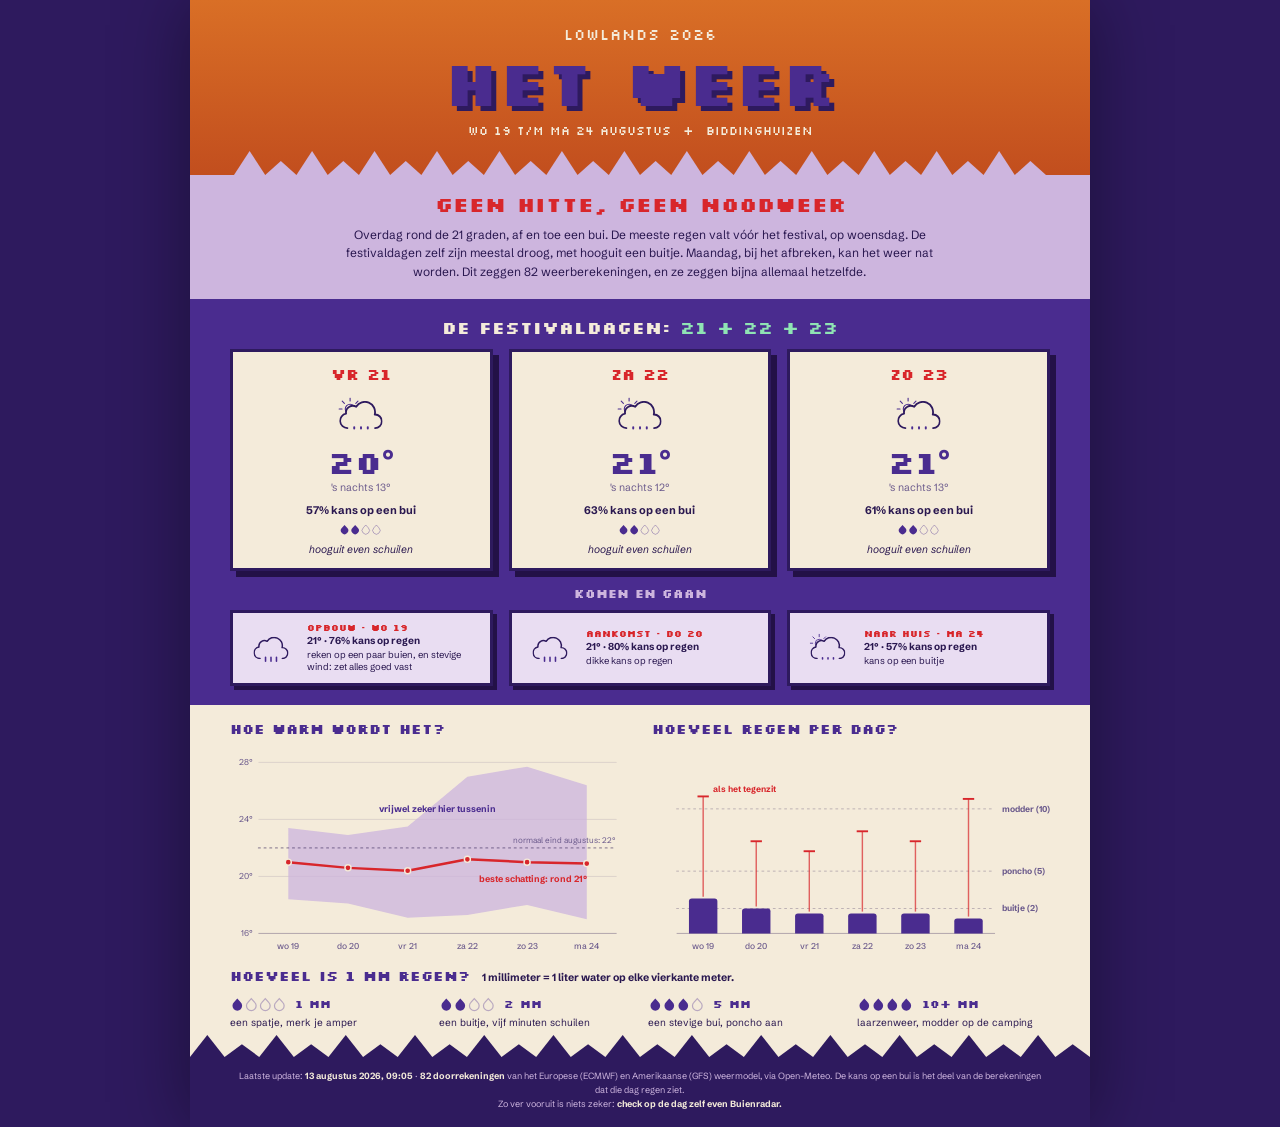
==== index.html @ 85b8d2c1 "Data-pipeline + website: fetch-data genereert data.js, poster leest daaruit, build-site maakt respon" ====
<!doctype html>
<html lang="nl">
<head>
<meta charset="utf-8">
<meta name="viewport" content="width=device-width, initial-scale=1">
<link rel="icon" href="data:image/svg+xml,<svg xmlns=%22http://www.w3.org/2000/svg%22 viewBox=%220 0 100 100%22><text y=%22.9em%22 font-size=%2290%22>🌦</text></svg>">
<title>Lowlands 2026 · het weer</title>
<link rel="preconnect" href="https://fonts.googleapis.com">
<link rel="preconnect" href="https://fonts.gstatic.com" crossorigin>
<link href="https://fonts.googleapis.com/css2?family=Silkscreen:wght@400;700&family=Schibsted+Grotesk:ital,wght@0,400;0,500;0,700;1,400;1,500&display=swap" rel="stylesheet">
<style>
  :root {
    --oranje: #D96F26;
    --oranje-diep: #C24E1E;
    --rood: #D8262B;
    --paars: #4A2C8F;
    --donkerpaars: #2E1A5E;
    --schaduw: #231147;
    --lila: #CDB5DE;
    --lila-licht: #E9DDF2;
    --mint: #8FE4B4;
    --cream: #F4EBDA;
    --ink: #2A1850;
    --muted: #6B5A8C;
  }
  @page { size: A4; margin: 0; }
  * { box-sizing: border-box; }
  html, body { margin: 0; padding: 0; }
  body { background: var(--cream); color: var(--ink); font-family: 'Schibsted Grotesk', sans-serif; }
  .pix { font-family: 'Silkscreen', monospace; font-weight: 700; }
  .page { width: 210mm; height: 297mm; overflow: hidden; display: flex; flex-direction: column; }
  svg { display: block; }

  /* ---------- hero ---------- */
  .hero { background: linear-gradient(180deg, var(--oranje) 0%, var(--oranje-diep) 100%); padding: 25px 44px 0; text-align: center; }
  .hero .boven { font-family: 'Silkscreen', monospace; font-weight: 400; font-size: 15px; color: var(--cream); letter-spacing: 1px; }
  .hero h1 {
    font-family: 'Silkscreen', monospace; font-weight: 700; font-size: 63px; line-height: 0.95;
    color: var(--paars); text-shadow: 5px 5px 0 var(--donkerpaars);
    margin: 8px 0 11px;
  }
  .hero .onder { font-family: 'Silkscreen', monospace; font-weight: 400; font-size: 12px; color: var(--cream); }
  .spikes { width: 100%; height: 24px; margin-top: 13px; }

  /* ---------- verdict ---------- */
  .verdict { background: var(--lila); padding: 15px 44px 17px; text-align: center; }
  .verdict .kop { font-family: 'Silkscreen', monospace; font-weight: 700; font-size: 21px; color: var(--rood); }
  .verdict p { margin: 9px auto 0; max-width: 168mm; font-size: 12px; line-height: 1.55; color: var(--ink); }

  /* ---------- paars blok met dagen ---------- */
  .dagen { background: var(--paars); padding: 17px 40px 19px; }
  .dagen h2 { font-family: 'Silkscreen', monospace; font-weight: 700; font-size: 17px; color: var(--cream); margin: 0 0 11px; text-align: center; }
  .dagen h2 em { font-style: normal; color: var(--mint); }
  .groot { display: grid; grid-template-columns: repeat(3, 1fr); gap: 16px; }
  .kaart {
    background: var(--cream); border: 3px solid var(--donkerpaars); box-shadow: 6px 6px 0 var(--schaduw);
    padding: 13px 12px 12px; text-align: center;
  }
  .kaart .dag { font-family: 'Silkscreen', monospace; font-weight: 700; font-size: 15px; color: var(--rood); }
  .kaart .icon { display: block; width: 76px; height: 62px; margin: 0 auto; }
  .kaart .temp { font-family: 'Silkscreen', monospace; font-weight: 700; font-size: 31px; color: var(--paars); line-height: 1; }
  .kaart .temp .gr { font-family: 'Schibsted Grotesk', sans-serif; font-weight: 700; font-size: 26px; vertical-align: 6px; }
  .kaart .nacht { font-size: 10.5px; color: var(--muted); margin-top: 3px; }
  .kaart .kans { font-size: 11px; font-weight: 700; margin-top: 9px; }
  .kaart .drops { margin-top: 6px; height: 14px; display: flex; justify-content: center; gap: 3px; }
  .kaart .zin { font-size: 10.5px; font-style: italic; margin-top: 6px; color: var(--ink); }

  .dagen h3 { font-family: 'Silkscreen', monospace; font-weight: 700; font-size: 12px; color: var(--lila); margin: 15px 0 9px; text-align: center; }
  .klein { display: grid; grid-template-columns: repeat(3, 1fr); gap: 16px; }
  .strook {
    background: var(--lila-licht); border: 3px solid var(--donkerpaars); box-shadow: 4px 4px 0 var(--schaduw);
    padding: 9px 11px; display: flex; align-items: center; gap: 9px; text-align: left;
  }
  .strook .icon { width: 54px; height: 50px; flex: none; margin: -4px 0; }
  .strook .rol { font-family: 'Silkscreen', monospace; font-weight: 700; font-size: 9px; color: var(--rood); }
  .strook .feiten { font-size: 10px; font-weight: 700; margin-top: 1px; }
  .strook .zin { font-size: 9.5px; line-height: 1.35; margin-top: 2px; color: var(--ink); }

  /* ---------- uitleg: twee grafieken + mm-strip ---------- */
  .uitleg { padding: 15px 40px 0; display: grid; grid-template-columns: 1fr 1fr; gap: 24px; }
  .uitleg h2, .mmblok h2 { font-family: 'Silkscreen', monospace; font-weight: 700; font-size: 14px; color: var(--paars); margin: 0 0 4px; }
  .uitleg .sub { font-size: 10.5px; line-height: 1.4; color: var(--muted); margin: 0 0 6px; }
  .mmblok { padding: 12px 40px 6px; flex: 1; }
  .mmblok .kopregel { display: flex; align-items: baseline; gap: 12px; }
  .mm-intro { font-size: 10.5px; font-weight: 700; margin: 0; }
  .mm-grid { display: grid; grid-template-columns: repeat(4, 1fr); gap: 16px; margin-top: 8px; }
  .mm-item .kop { display: flex; align-items: center; gap: 7px; }
  .mm-item .dr { width: 58px; height: 15px; flex: none; }
  .mm-item .mm { font-family: 'Silkscreen', monospace; font-weight: 700; font-size: 11px; color: var(--paars); white-space: nowrap; }
  .mm-item .txt { font-size: 10px; line-height: 1.35; margin-top: 4px; color: var(--ink); }

  /* ---------- footer ---------- */
  .voet-spikes { width: 100%; height: 22px; display: block; }
  footer { background: var(--donkerpaars); color: var(--lila); padding: 12px 44px 16px; font-size: 9px; line-height: 1.55; text-align: center; }
  footer b { color: var(--cream); }
</style>
<link rel="stylesheet" href="web.css">
</head>
<body>
<div class="page">

  <div class="hero">
    <div class="boven">LOWLANDS 2026</div>
    <h1>HET WEER</h1>
    <div class="onder">WO 19 T/M MA 24 AUGUSTUS &nbsp;+&nbsp; BIDDINGHUIZEN</div>
    <svg class="spikes" id="spikesTop" viewBox="0 0 744 26" preserveAspectRatio="none"></svg>
  </div>

  <div class="verdict">
    <div class="kop" id="verdictKop"></div>
    <p id="verdictTekst"></p>
  </div>

  <div class="dagen">
    <h2>DE FESTIVALDAGEN: <em>21 + 22 + 23</em></h2>
    <div class="groot" id="groot"></div>
    <h3>KOMEN EN GAAN</h3>
    <div class="klein" id="klein"></div>
  </div>

  <div class="uitleg">
    <div>
      <h2>HOE WARM WORDT HET?</h2>
      <svg id="tempChart" viewBox="0 0 420 224"></svg>
    </div>
    <div>
      <h2>HOEVEEL REGEN PER DAG?</h2>
      <svg id="rainChart" viewBox="0 0 420 224"></svg>
    </div>
  </div>

  <div class="mmblok">
    <div class="kopregel">
      <h2>HOEVEEL IS 1 MM REGEN?</h2>
      <p class="mm-intro">1 millimeter = 1 liter water op elke vierkante meter.</p>
    </div>
    <div class="mm-grid">
      <div class="mm-item"><div class="kop"><svg class="dr" data-n="1" viewBox="0 0 58 15"></svg><span class="mm">1 MM</span></div><div class="txt">een spatje, merk je amper</div></div>
      <div class="mm-item"><div class="kop"><svg class="dr" data-n="2" viewBox="0 0 58 15"></svg><span class="mm">2 MM</span></div><div class="txt">een buitje, vijf minuten schuilen</div></div>
      <div class="mm-item"><div class="kop"><svg class="dr" data-n="3" viewBox="0 0 58 15"></svg><span class="mm">5 MM</span></div><div class="txt">een stevige bui, poncho aan</div></div>
      <div class="mm-item"><div class="kop"><svg class="dr" data-n="4" viewBox="0 0 58 15"></svg><span class="mm">10+ MM</span></div><div class="txt">laarzenweer, modder op de camping</div></div>
    </div>
  </div>

  <svg class="voet-spikes" id="spikesBottom" viewBox="0 0 744 22" preserveAspectRatio="none"></svg>
  <footer>
    Laatste update: <b><span id="ftRun"></span></b> · <b><span id="ftLeden"></span> doorrekeningen</b> van het Europese (ECMWF) en Amerikaanse (GFS) weermodel, via Open-Meteo.
    De kans op een bui is het deel van de berekeningen dat die dag regen ziet.<br>
    Zo ver vooruit is niets zeker: <b>check op de dag zelf even Buienradar.</b>
  </footer>

</div>

<script src="data.js"></script>
<script>
const D = window.WEERDATA;
document.getElementById('verdictKop').textContent = D.verdict.kop;
document.getElementById('verdictTekst').textContent = D.verdict.tekst;
document.getElementById('ftRun').textContent = D.runAtText;
document.getElementById('ftLeden').textContent = D.leden;

const NS = 'http://www.w3.org/2000/svg';
const CSS = getComputedStyle(document.documentElement);
const C = (n) => CSS.getPropertyValue(n).trim();
function el(parent, tag, attrs = {}, text) {
  const e = document.createElementNS(NS, tag);
  for (const [k, v] of Object.entries(attrs)) e.setAttribute(k, v);
  if (text !== undefined) e.textContent = text;
  parent.appendChild(e);
  return e;
}

/* ---------- spike-dividers (de Lowlands-kegels) ---------- */
function spikes(id, fill, h) {
  const svg = document.getElementById(id);
  const W = 744, n = 26, w = W / n;
  for (let i = 0; i < n; i++) {
    const x = i * w, top = (i % 2 === 0) ? 0 : h * 0.42;
    el(svg, 'polygon', { points: `${x},${h} ${x + w / 2},${top} ${x + w},${h}`, fill });
  }
}
spikes('spikesTop', C('--lila'), 26);
spikes('spikesBottom', C('--donkerpaars'), 22);

/* ---------- druppelmeters ---------- */
const DROP_PATH = (s, ox, oy) => `M${ox + 6 * s} ${oy + 1 * s}l${3.2 * s} ${3.6 * s}a${4.6 * s} ${4.6 * s} 0 1 1 -${6.4 * s} 0z`;
function dropRow(svg, n, max, color, faint) {
  for (let i = 0; i < max; i++)
    el(svg, 'path', { d: DROP_PATH(1.05, i * 14 + 1, 0.5), fill: i < n ? color : 'none', stroke: i < n ? 'none' : faint, 'stroke-width': 1.2 });
}

/* ---------- dagkaarten ---------- */
const GROOT = D.groot;
const KLEIN = D.klein;
const iconImg = (naam) => {
  const img = document.createElement('img');
  img.className = 'icon';
  img.src = 'assets/icons/line-' + naam + '.svg';
  return img;
};

const groot = document.getElementById('groot');
GROOT.forEach(d => {
  const k = document.createElement('div');
  k.className = 'kaart';
  k.innerHTML = `<div class="dag">${d.dag}</div>`;
  k.appendChild(iconImg(d.icon));
  k.insertAdjacentHTML('beforeend', `
    <div class="temp">${d.max}<span class="gr">°</span></div>
    <div class="nacht">'s nachts ${d.min}°</div>
    <div class="kans">${d.kans}% kans op een bui</div>`);
  const dsvg = document.createElementNS(NS, 'svg');
  dsvg.setAttribute('viewBox', '0 0 58 15'); dsvg.style.width = '44px'; dsvg.style.height = '13px';
  const wrap = document.createElement('div'); wrap.className = 'drops'; wrap.appendChild(dsvg);
  dropRow(dsvg, d.drops, 4, C('--paars'), 'rgba(74,44,143,0.4)');
  k.appendChild(wrap);
  k.insertAdjacentHTML('beforeend', `<div class="zin">${d.zin}</div>`);
  groot.appendChild(k);
});

const klein = document.getElementById('klein');
KLEIN.forEach(d => {
  const k = document.createElement('div');
  k.className = 'strook';
  k.appendChild(iconImg(d.icon));
  k.insertAdjacentHTML('beforeend', `<div>
    <div class="rol">${d.rol}</div>
    <div class="feiten">${d.max}° · ${d.kans}% kans op regen</div>
    <div class="zin">${d.zin}</div>
  </div>`);
  klein.appendChild(k);
});

/* ---------- mm-druppels ---------- */
document.querySelectorAll('svg.dr').forEach(svg => dropRow(svg, +svg.dataset.n, 4, C('--paars'), 'rgba(74,44,143,0.35)'));

/* ---------- temperatuurgrafiek ---------- */
(function () {
  const svg = document.getElementById('tempChart');
  const DAYS = D.days;
  const BEST = D.chartTemp.best, P10 = D.chartTemp.lo, P90 = D.chartTemp.hi;
  const W = 420, H = 224, m = { l: 30, r: 12, t: 14, b: 22 };
  const plotW = W - m.l - m.r, plotH = H - m.t - m.b;
  const yMin = Math.min(16, Math.floor(Math.min(...P10)) - 1);
  const yMax = Math.max(26.5, Math.ceil(Math.max(...P90)) + 0.5);
  const x = (i) => m.l + (i + 0.5) * plotW / 6;
  const y = (v) => m.t + (yMax - v) / (yMax - yMin) * plotH;

  const ticks = [];
  for (let t = Math.ceil(yMin / 4) * 4; t < yMax; t += 4) ticks.push(t);
  ticks.forEach((t, ti) => {
    el(svg, 'line', { x1: m.l, y1: y(t), x2: W - m.r, y2: y(t), stroke: ti === 0 ? 'rgba(42,24,80,0.35)' : 'rgba(42,24,80,0.12)', 'stroke-width': 1 });
    el(svg, 'text', { x: m.l - 6, y: y(t) + 3, 'text-anchor': 'end', 'font-size': 9, fill: C('--muted') }, t + '°');
  });

  // band waar vrijwel alle berekeningen tussen zitten
  let d = 'M' + P90.map((v, i) => `${x(i)},${y(v)}`).join(' L');
  d += ' L' + P10.slice().reverse().map((v, i) => `${x(5 - i)},${y(v)}`).join(' L') + ' Z';
  el(svg, 'path', { d, fill: C('--lila'), opacity: 0.75 });
  el(svg, 'text', { x: x(2.5), y: y((P90[2] + P90[3]) / 2 - 0.7), 'text-anchor': 'middle', 'font-size': 9.5, fill: C('--paars'), 'font-weight': 700 }, 'vrijwel zeker hier tussenin');

  // normaal eind augustus
  el(svg, 'line', { x1: m.l, y1: y(22), x2: W - m.r, y2: y(22), stroke: C('--ink'), opacity: 0.45, 'stroke-width': 1.2, 'stroke-dasharray': '2 4', 'stroke-linecap': 'round' });
  el(svg, 'text', { x: W - m.r - 2, y: y(22) - 5, 'text-anchor': 'end', 'font-size': 8.5, fill: C('--muted') }, 'normaal eind augustus: 22°');

  // beste schatting
  el(svg, 'path', { d: 'M' + BEST.map((v, i) => `${x(i)},${y(v)}`).join(' L'), fill: 'none', stroke: C('--rood'), 'stroke-width': 2.6, 'stroke-linecap': 'round', 'stroke-linejoin': 'round' });
  BEST.forEach((v, i) => el(svg, 'circle', { cx: x(i), cy: y(v), r: 3.2, fill: C('--rood'), stroke: C('--cream'), 'stroke-width': 1.5 }));
  const gemiddeld = Math.round(BEST.reduce((s, v) => s + v, 0) / BEST.length);
  el(svg, 'text', { x: x(5), y: y(BEST[5]) + 19, 'text-anchor': 'end', 'font-size': 9.5, 'font-weight': 700, fill: C('--rood') }, `beste schatting: rond ${gemiddeld}°`);

  DAYS.forEach((dg, i) => el(svg, 'text', { x: x(i), y: H - 6, 'text-anchor': 'middle', 'font-size': 9, 'font-weight': 500, fill: C('--muted') }, dg));
})();

/* ---------- regengrafiek ---------- */
(function () {
  const svg = document.getElementById('rainChart');
  const DAYS = D.days;
  const MED = D.chartRain.med, P90 = D.chartRain.p90;
  const W = 420, H = 224, m = { l: 26, r: 58, t: 18, b: 22 };
  const plotW = W - m.l - m.r, plotH = H - m.t - m.b;
  const yMax = Math.max(14, Math.ceil(Math.max(...P90)) + 1);
  const x = (i) => m.l + (i + 0.5) * plotW / 6;
  const y = (v) => m.t + (yMax - v) / yMax * plotH;
  const base = y(0);

  // referentielijnen gekoppeld aan de mm-uitleg
  for (const [v, naam] of [[2, 'buitje'], [5, 'poncho'], [10, 'modder']]) {
    el(svg, 'line', { x1: m.l, y1: y(v), x2: W - m.r, y2: y(v), stroke: C('--ink'), opacity: 0.28, 'stroke-width': 1, 'stroke-dasharray': '2 4', 'stroke-linecap': 'round' });
    el(svg, 'text', { x: W - m.r + 7, y: y(v) + 3, 'font-size': 9, 'font-weight': 700, fill: C('--muted') }, `${naam} (${v})`);
  }
  el(svg, 'line', { x1: m.l, y1: base, x2: W - m.r, y2: base, stroke: 'rgba(42,24,80,0.35)', 'stroke-width': 1 });

  const bw = 30, r = 3;
  MED.forEach((v, i) => {
    const cx = x(i), x0 = cx - bw / 2, x1 = cx + bw / 2, yt = y(v);
    el(svg, 'path', {
      d: `M${x0},${base} L${x0},${yt + r} Q${x0},${yt} ${x0 + r},${yt} L${x1 - r},${yt} Q${x1},${yt} ${x1},${yt + r} L${x1},${base} Z`,
      fill: C('--paars')
    });
    const yp = y(P90[i]);
    el(svg, 'line', { x1: cx, y1: yt - 2, x2: cx, y2: yp, stroke: C('--rood'), 'stroke-width': 1.5, opacity: 0.7 });
    el(svg, 'line', { x1: cx - 6, y1: yp, x2: cx + 6, y2: yp, stroke: C('--rood'), 'stroke-width': 2 });
  });
  el(svg, 'text', { x: x(0) + 10, y: y(P90[0]) - 5, 'font-size': 9, 'font-weight': 700, fill: C('--rood') }, 'als het tegenzit');

  DAYS.forEach((dg, i) => el(svg, 'text', { x: x(i), y: H - 6, 'text-anchor': 'middle', 'font-size': 9, 'font-weight': 500, fill: C('--muted') }, dg));
})();
</script>
</body>
</html>
---- web.css ----
/* Overrides voor de webversie (index.html); poster.html/PDF laadt dit niet. */
body { background: var(--donkerpaars); }
.page {
  width: 100%; max-width: 900px; height: auto; min-height: 100vh;
  margin: 0 auto; box-shadow: 0 0 70px rgba(0, 0, 0, 0.4);
  background: var(--cream);
}

@media (max-width: 680px) {
  .groot, .klein, .uitleg, .mm-grid { grid-template-columns: 1fr; }
  .hero h1 { font-size: clamp(36px, 13vw, 63px); text-shadow: 3px 3px 0 var(--donkerpaars); }
  .hero .boven { font-size: 12px; }
  .hero .onder { font-size: 10px; }
  .hero, .verdict, .dagen, .uitleg, .mmblok, footer { padding-left: 16px; padding-right: 16px; }
  .kaart .temp { font-size: 40px; }
  .kaart .icon { width: 90px; height: 74px; }
  .strook .icon { width: 60px; height: 56px; }
  .strook .rol { font-size: 10px; }
  .strook .feiten { font-size: 12px; }
  .strook .zin { font-size: 11px; }
  .uitleg > div + div { margin-top: 10px; }
}
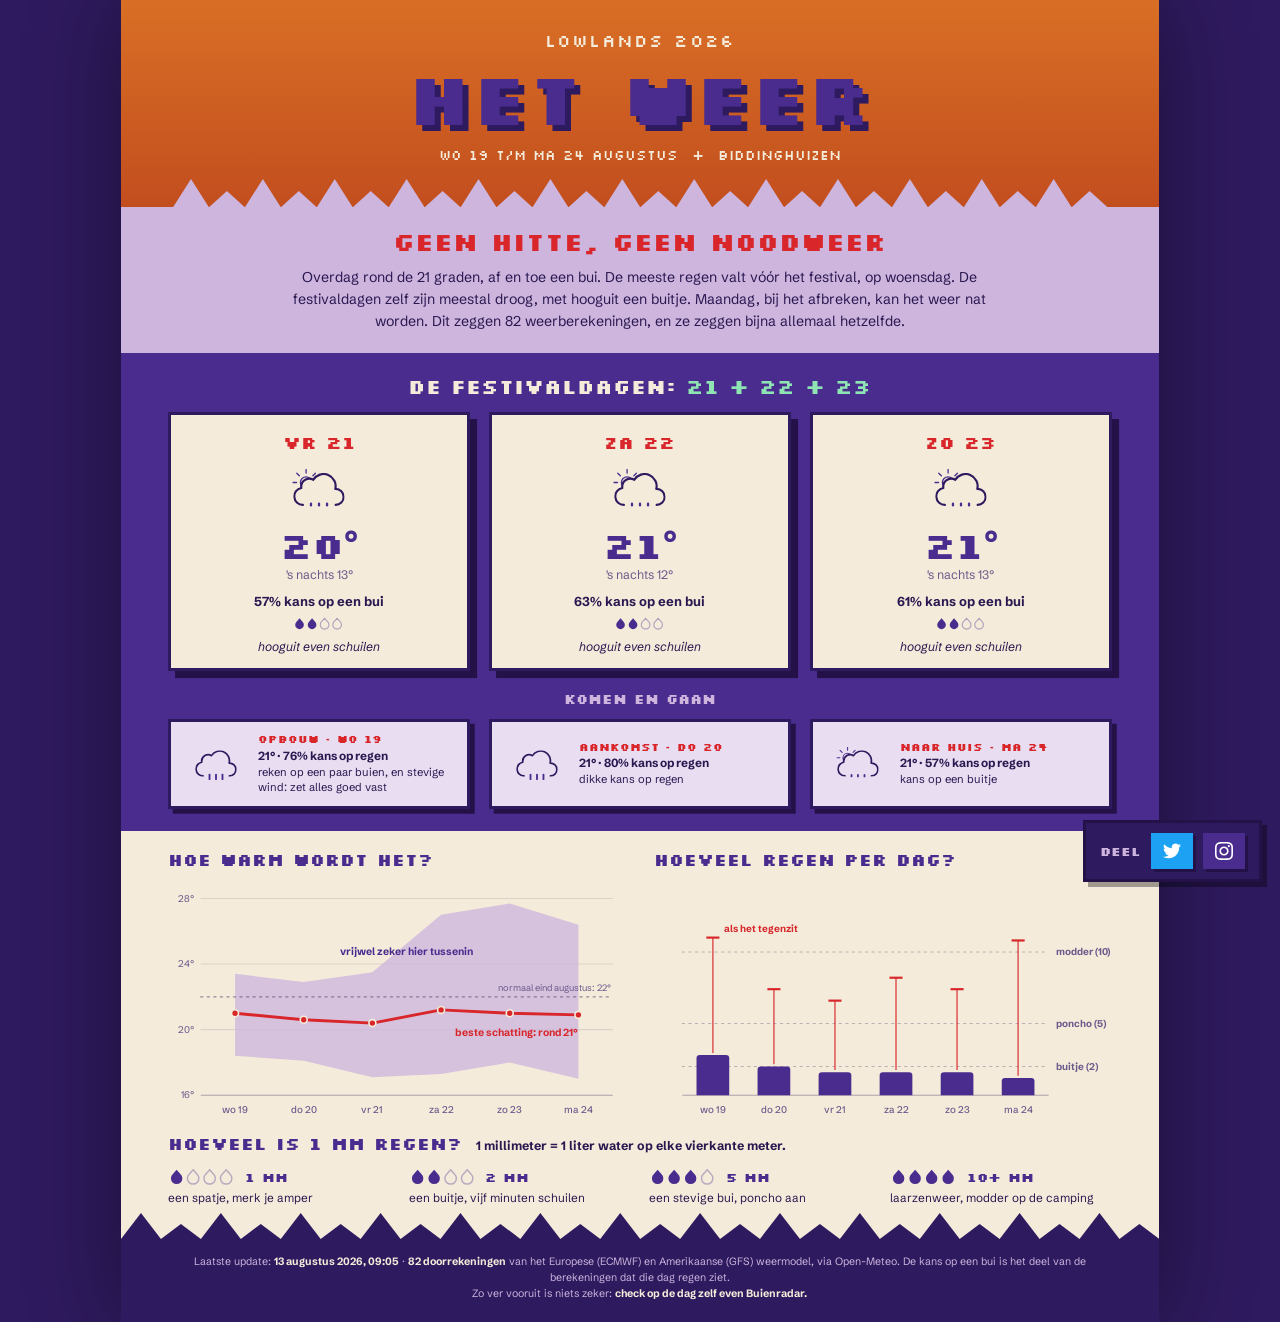
==== commit 79add58d: "Deelbalk met Twitter- en Instagram-logo's in merkkleuren, story-graphic als sticker-compositie, OG-t" ====
--- a/index.html
+++ b/index.html
@@ -4,6 +4,16 @@
 <meta charset="utf-8">
 <meta name="viewport" content="width=device-width, initial-scale=1">
 <link rel="icon" href="data:image/svg+xml,<svg xmlns=%22http://www.w3.org/2000/svg%22 viewBox=%220 0 100 100%22><text y=%22.9em%22 font-size=%2290%22>🌦</text></svg>">
+<meta property="og:title" content="Lowlands 2026 · het weer">
+<meta property="og:description" content="De verwachting voor Biddinghuizen uit 82 weerberekeningen, elke 4 uur ververst.">
+<meta property="og:url" content="https://lowlands.festiweer.nl/">
+<meta property="og:type" content="website">
+<meta property="og:image" content="https://lowlands.festiweer.nl/og.png">
+<meta property="og:image:width" content="1200">
+<meta property="og:image:height" content="630">
+<meta name="twitter:card" content="summary_large_image">
+<meta name="twitter:image" content="https://lowlands.festiweer.nl/og.png">
+<meta name="description" content="De Lowlands-weersverwachting uit 82 weerberekeningen, elke 4 uur ververst.">
 <title>Lowlands 2026 · het weer</title>
 <link rel="preconnect" href="https://fonts.googleapis.com">
 <link rel="preconnect" href="https://fonts.gstatic.com" crossorigin>
@@ -307,5 +317,6 @@
   DAYS.forEach((dg, i) => el(svg, 'text', { x: x(i), y: H - 6, 'text-anchor': 'middle', 'font-size': 9, 'font-weight': 500, fill: C('--muted') }, dg));
 })();
 </script>
+<script src="share.js" defer></script>
 </body>
 </html>
--- a/web.css
+++ b/web.css
@@ -1,22 +1,87 @@
 /* Overrides voor de webversie (index.html); poster.html/PDF laadt dit niet. */
+html { -webkit-text-size-adjust: 100%; }
 body { background: var(--donkerpaars); }
 .page {
-  width: 100%; max-width: 900px; height: auto; min-height: 100vh;
+  width: 100%; max-width: 880px; height: auto; min-height: 100vh;
   margin: 0 auto; box-shadow: 0 0 70px rgba(0, 0, 0, 0.4);
   background: var(--cream);
 }
 
+/* Desktop: de poster is op printformaat ontworpen (11px basistekst), dus
+   op brede schermen schalen we het geheel op naar website-formaat. */
+@media (min-width: 1060px) and (max-width: 1359.9px) {
+  .page { zoom: 1.18; }
+}
+@media (min-width: 1360px) {
+  .page { zoom: 1.5; }
+}
+
+/* Deelbalk */
+.deelbar {
+  position: fixed; right: 18px; bottom: 18px; z-index: 50;
+  display: flex; align-items: center; gap: 10px;
+  background: var(--donkerpaars); border: 3px solid var(--schaduw);
+  box-shadow: 5px 5px 0 rgba(0, 0, 0, 0.35);
+  padding: 10px 14px;
+  zoom: 1 !important;
+}
+.deel-label { font-family: 'Silkscreen', monospace; font-weight: 700; font-size: 13px; color: var(--lila); }
+.deel-knop {
+  border: none;
+  padding: 9px 12px; cursor: pointer; box-shadow: 3px 3px 0 var(--schaduw);
+  display: inline-flex; align-items: center; justify-content: center;
+}
+.deel-knop svg { width: 18px; height: 18px; display: block; fill: #fff; }
+#deelTwitter { background: #1DA1F2; }
+#deelInsta { background: radial-gradient(circle at 30% 110%, #FEDA75, #FA7E1E 40%, #D62976 65%, #962FBF 85%, #4F5BD5); }
+.deel-knop:active { transform: translate(2px, 2px); box-shadow: 1px 1px 0 var(--schaduw); }
+.deel-knop:disabled { opacity: 0.6; cursor: wait; }
+#deelInsta { background: var(--paars); }
+.deel-toast {
+  position: fixed; left: 50%; bottom: 84px; transform: translateX(-50%) translateY(10px);
+  z-index: 51; max-width: 90vw;
+  background: var(--lila); color: var(--ink); border: 3px solid var(--donkerpaars);
+  box-shadow: 4px 4px 0 var(--schaduw);
+  font-size: 13px; font-weight: 500; padding: 10px 16px;
+  opacity: 0; pointer-events: none; transition: opacity 0.25s, transform 0.25s;
+}
+.deel-toast.zichtbaar { opacity: 1; transform: translateX(-50%) translateY(0); }
+
+/* Mobiel: stapelen en tekst vergroten. */
 @media (max-width: 680px) {
   .groot, .klein, .uitleg, .mm-grid { grid-template-columns: 1fr; }
   .hero h1 { font-size: clamp(36px, 13vw, 63px); text-shadow: 3px 3px 0 var(--donkerpaars); }
-  .hero .boven { font-size: 12px; }
+  .hero .boven { font-size: 13px; }
   .hero .onder { font-size: 10px; }
   .hero, .verdict, .dagen, .uitleg, .mmblok, footer { padding-left: 16px; padding-right: 16px; }
-  .kaart .temp { font-size: 40px; }
-  .kaart .icon { width: 90px; height: 74px; }
-  .strook .icon { width: 60px; height: 56px; }
-  .strook .rol { font-size: 10px; }
-  .strook .feiten { font-size: 12px; }
-  .strook .zin { font-size: 11px; }
-  .uitleg > div + div { margin-top: 10px; }
+
+  .verdict .kop { font-size: 19px; }
+  .verdict p { font-size: 15px; max-width: none; }
+
+  .dagen h2 { font-size: 15px; }
+  .dagen h3 { font-size: 13px; }
+  .kaart .dag { font-size: 17px; }
+  .kaart .icon { width: 96px; height: 80px; }
+  .kaart .temp { font-size: 44px; }
+  .kaart .temp .gr { font-size: 34px; vertical-align: 9px; }
+  .kaart .nacht { font-size: 13px; }
+  .kaart .kans { font-size: 15px; }
+  .kaart .zin { font-size: 14px; }
+  .kaart .drops svg { width: 54px !important; height: 16px !important; }
+
+  .strook .icon { width: 64px; height: 60px; }
+  .strook .rol { font-size: 11px; }
+  .strook .feiten { font-size: 14px; }
+  .strook .zin { font-size: 12.5px; }
+
+  .uitleg h2, .mmblok h2 { font-size: 15px; }
+  .uitleg > div { overflow-x: auto; }
+  .uitleg svg { min-width: 560px; }
+  .mm-intro { font-size: 13px; }
+  .mmblok .kopregel { flex-direction: column; gap: 4px; }
+  .mm-item .mm { font-size: 13px; }
+  .mm-item .txt { font-size: 13px; }
+  .mm-item .dr { width: 66px; height: 17px; }
+
+  footer { font-size: 11px; }
 }
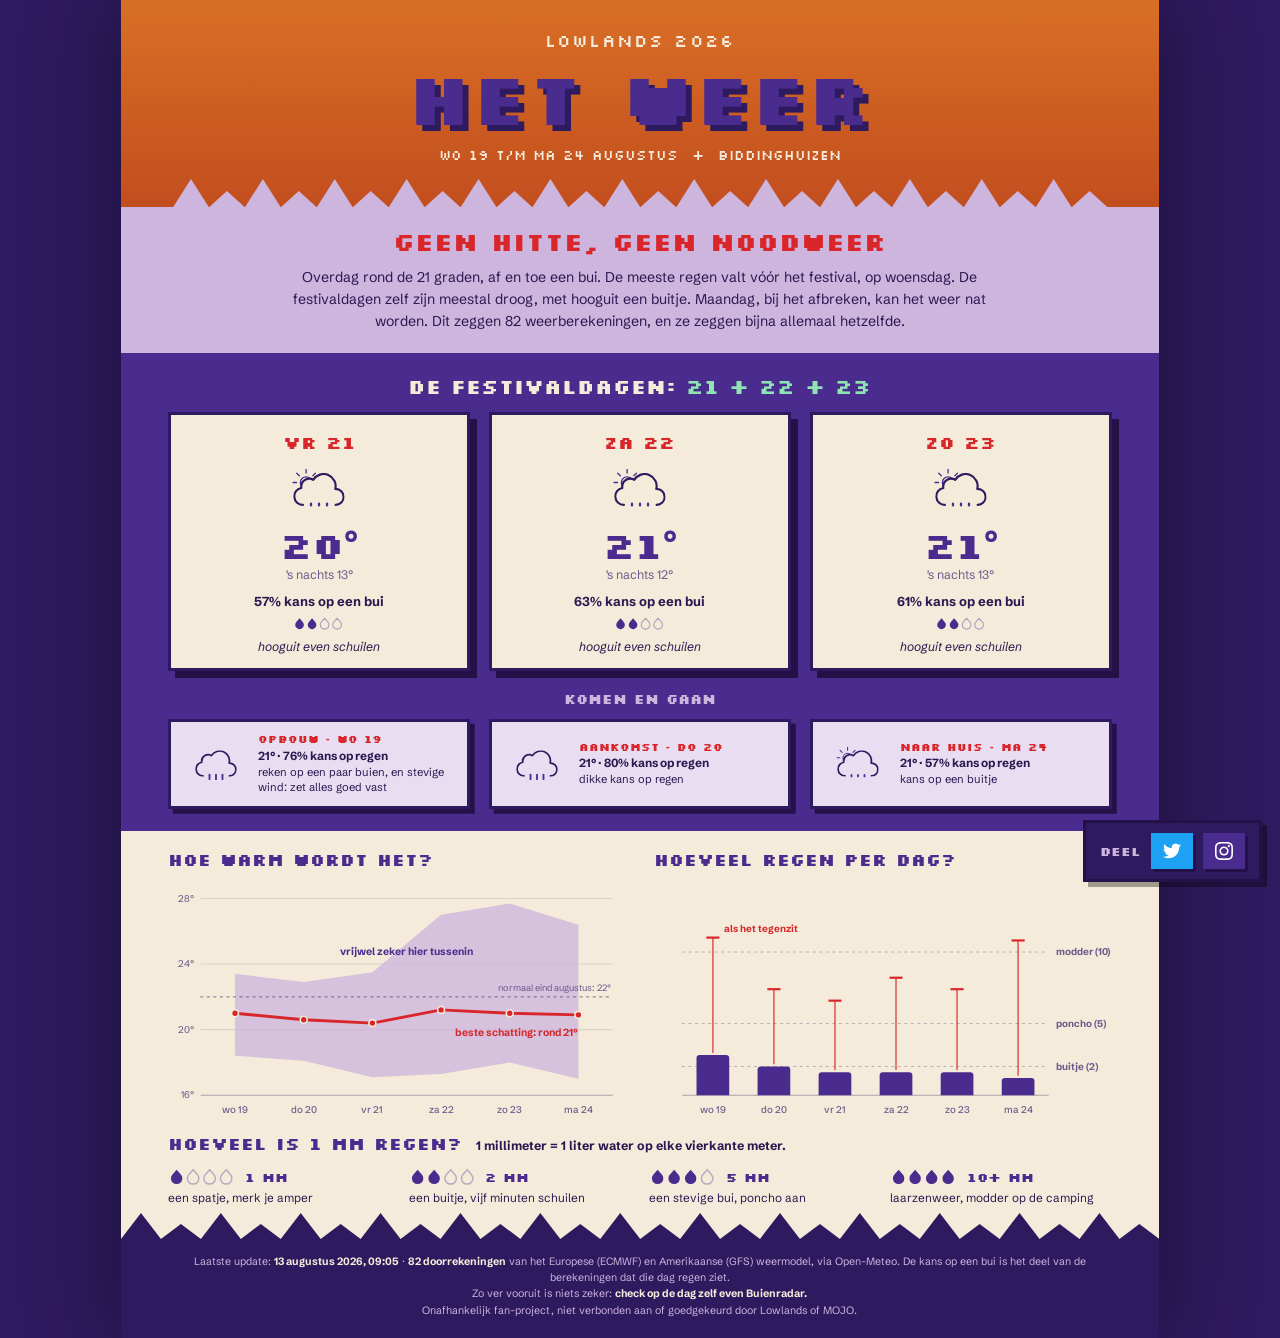
==== commit 50e87cb5: "Disclaimer in footer: onafhankelijk fan-project, niet verbonden aan Lowlands of MOJO" ====
--- a/index.html
+++ b/index.html
@@ -156,7 +156,8 @@
   <footer>
     Laatste update: <b><span id="ftRun"></span></b> · <b><span id="ftLeden"></span> doorrekeningen</b> van het Europese (ECMWF) en Amerikaanse (GFS) weermodel, via Open-Meteo.
     De kans op een bui is het deel van de berekeningen dat die dag regen ziet.<br>
-    Zo ver vooruit is niets zeker: <b>check op de dag zelf even Buienradar.</b>
+    Zo ver vooruit is niets zeker: <b>check op de dag zelf even Buienradar.</b><br>
+    Onafhankelijk fan-project, niet verbonden aan of goedgekeurd door Lowlands of MOJO.
   </footer>
 
 </div>
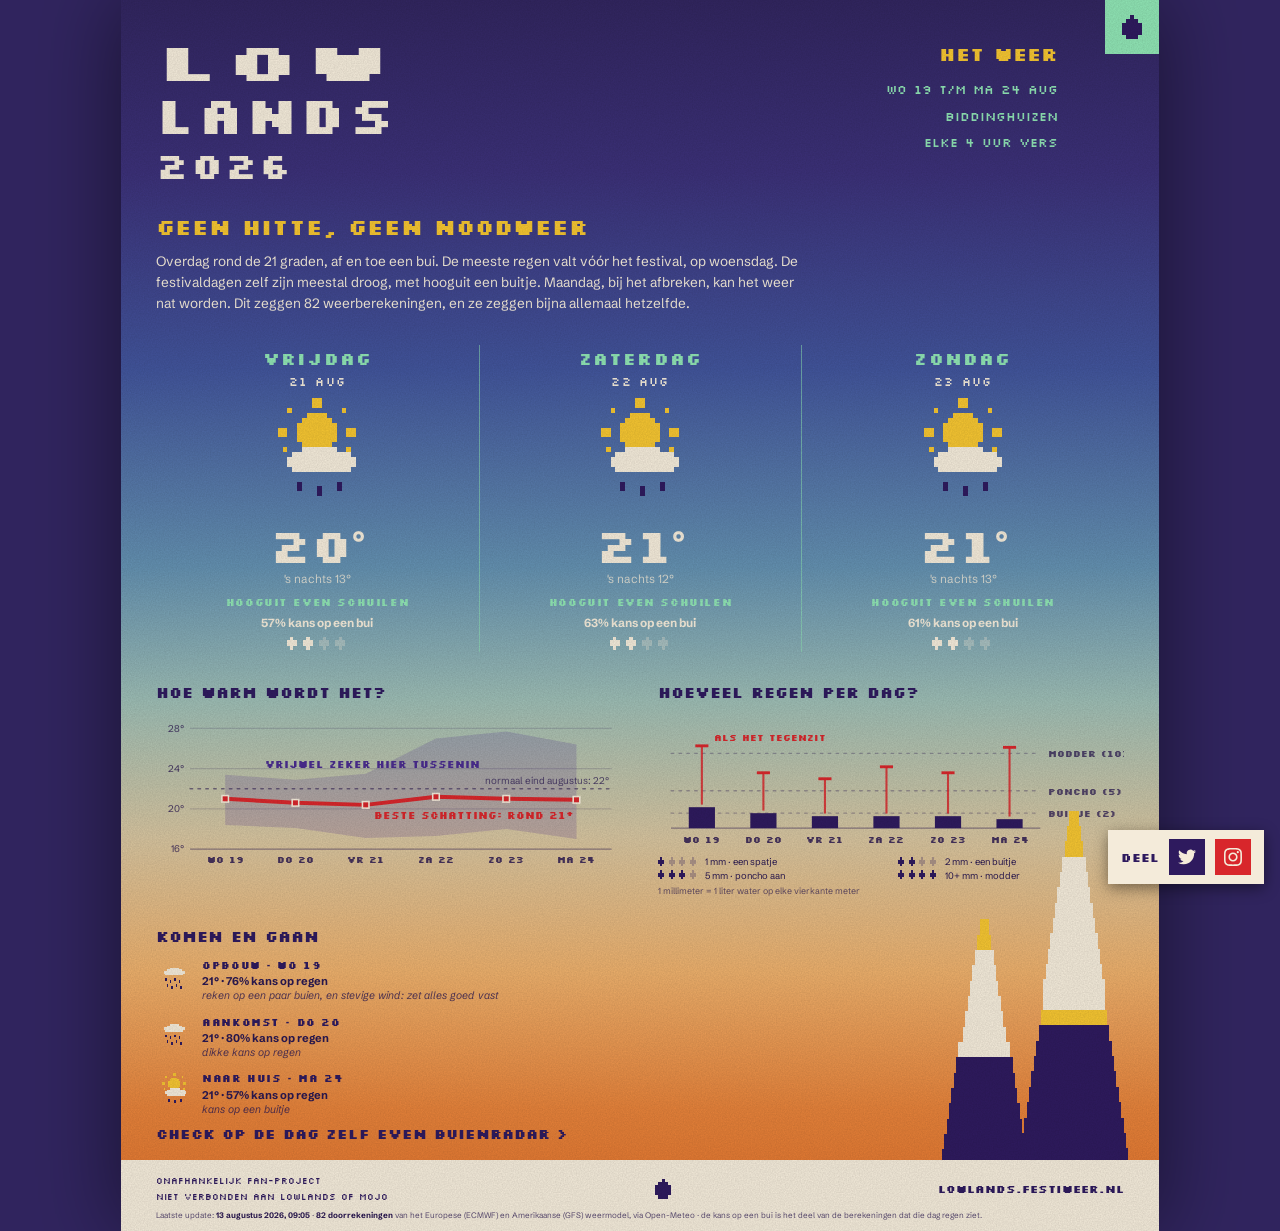
==== commit 0f3cadb8: "Nieuwe designtaal: sunset-gradient met Silkscreen-pixeltypografie, eigen pixel-weericonen, festivalt" ====
--- a/index.html
+++ b/index.html
@@ -20,146 +20,162 @@
 <link href="https://fonts.googleapis.com/css2?family=Silkscreen:wght@400;700&family=Schibsted+Grotesk:ital,wght@0,400;0,500;0,700;1,400;1,500&display=swap" rel="stylesheet">
 <style>
   :root {
-    --oranje: #D96F26;
-    --oranje-diep: #C24E1E;
-    --rood: #D8262B;
+    --nacht: #31255F;
     --paars: #4A2C8F;
     --donkerpaars: #2E1A5E;
-    --schaduw: #231147;
+    --oranje: #E1732A;
+    --rood: #D8262B;
+    --geel: #F5C531;
+    --mint: #8FE4B4;
     --lila: #CDB5DE;
     --lila-licht: #E9DDF2;
-    --mint: #8FE4B4;
     --cream: #F4EBDA;
     --ink: #2A1850;
     --muted: #6B5A8C;
+    --f-pix: 'Silkscreen', monospace;
+    --f-body: 'Schibsted Grotesk', sans-serif;
   }
   @page { size: A4; margin: 0; }
   * { box-sizing: border-box; }
   html, body { margin: 0; padding: 0; }
-  body { background: var(--cream); color: var(--ink); font-family: 'Schibsted Grotesk', sans-serif; }
-  .pix { font-family: 'Silkscreen', monospace; font-weight: 700; }
-  .page { width: 210mm; height: 297mm; overflow: hidden; display: flex; flex-direction: column; }
+  body { background: var(--nacht); color: var(--cream); font-family: var(--f-body); }
+  .page {
+    width: 210mm; height: 297mm; overflow: hidden; position: relative;
+    display: flex; flex-direction: column;
+    background: linear-gradient(180deg,
+      #31255F 0%, #3B3078 14%, #41549B 30%, #6390B0 46%, #9DBDB4 57%,
+      #D6C49F 68%, #ECAF6B 79%, #E5823A 90%, #DF6E28 100%);
+  }
   svg { display: block; }
-
-  /* ---------- hero ---------- */
-  .hero { background: linear-gradient(180deg, var(--oranje) 0%, var(--oranje-diep) 100%); padding: 25px 44px 0; text-align: center; }
-  .hero .boven { font-family: 'Silkscreen', monospace; font-weight: 400; font-size: 15px; color: var(--cream); letter-spacing: 1px; }
-  .hero h1 {
-    font-family: 'Silkscreen', monospace; font-weight: 700; font-size: 63px; line-height: 0.95;
-    color: var(--paars); text-shadow: 5px 5px 0 var(--donkerpaars);
-    margin: 8px 0 11px;
-  }
-  .hero .onder { font-family: 'Silkscreen', monospace; font-weight: 400; font-size: 12px; color: var(--cream); }
-  .spikes { width: 100%; height: 24px; margin-top: 13px; }
+  .pix { font-family: var(--f-pix); font-weight: 700; }
+
+  /* korrel over de hele poster */
+  .grain {
+    position: absolute; inset: 0; z-index: 60; pointer-events: none;
+    opacity: 0.26; mix-blend-mode: multiply;
+    background-image: url("data:image/svg+xml,%3Csvg xmlns='http://www.w3.org/2000/svg' width='240' height='240'%3E%3Cfilter id='n'%3E%3CfeTurbulence type='fractalNoise' baseFrequency='0.9' numOctaves='2' stitchTiles='stitch'/%3E%3CfeColorMatrix type='matrix' values='0 0 0 0 0 0 0 0 0 0 0 0 0 0 0 0 0 0 0.5 0'/%3E%3C/filter%3E%3Crect width='240' height='240' filter='url(%23n)'/%3E%3C/svg%3E");
+  }
+
+  /* ---------- kop ---------- */
+  .kop { padding: 30px 30px 0; display: flex; justify-content: space-between; position: relative; }
+  .merk { font-family: var(--f-pix); font-weight: 700; color: var(--cream); font-size: 44px; line-height: 1.02; letter-spacing: 2px; }
+  .merk span { display: block; }
+  .merk span:first-child { transform: scaleX(1.66); transform-origin: left; }
+  .merk .jaar { font-size: 31px; margin-top: 4px; }
+  .kop-info { text-align: right; font-family: var(--f-pix); padding: 6px 56px 0 0; }
+  .kop-info .onderwerp { font-weight: 700; font-size: 16px; color: var(--geel); }
+  .kop-info .regels { font-weight: 400; font-size: 11px; color: var(--mint); line-height: 2.05; margin-top: 8px; }
+  .hoeksticker {
+    position: absolute; top: 0; right: 0; width: 46px; height: 46px;
+    background: var(--mint); display: flex; align-items: center; justify-content: center;
+  }
+  .hoeksticker svg { width: 17px; height: 21px; }
 
   /* ---------- verdict ---------- */
-  .verdict { background: var(--lila); padding: 15px 44px 17px; text-align: center; }
-  .verdict .kop { font-family: 'Silkscreen', monospace; font-weight: 700; font-size: 21px; color: var(--rood); }
-  .verdict p { margin: 9px auto 0; max-width: 168mm; font-size: 12px; line-height: 1.55; color: var(--ink); }
-
-  /* ---------- paars blok met dagen ---------- */
-  .dagen { background: var(--paars); padding: 17px 40px 19px; }
-  .dagen h2 { font-family: 'Silkscreen', monospace; font-weight: 700; font-size: 17px; color: var(--cream); margin: 0 0 11px; text-align: center; }
-  .dagen h2 em { font-style: normal; color: var(--mint); }
-  .groot { display: grid; grid-template-columns: repeat(3, 1fr); gap: 16px; }
-  .kaart {
-    background: var(--cream); border: 3px solid var(--donkerpaars); box-shadow: 6px 6px 0 var(--schaduw);
-    padding: 13px 12px 12px; text-align: center;
-  }
-  .kaart .dag { font-family: 'Silkscreen', monospace; font-weight: 700; font-size: 15px; color: var(--rood); }
-  .kaart .icon { display: block; width: 76px; height: 62px; margin: 0 auto; }
-  .kaart .temp { font-family: 'Silkscreen', monospace; font-weight: 700; font-size: 31px; color: var(--paars); line-height: 1; }
-  .kaart .temp .gr { font-family: 'Schibsted Grotesk', sans-serif; font-weight: 700; font-size: 26px; vertical-align: 6px; }
-  .kaart .nacht { font-size: 10.5px; color: var(--muted); margin-top: 3px; }
-  .kaart .kans { font-size: 11px; font-weight: 700; margin-top: 9px; }
-  .kaart .drops { margin-top: 6px; height: 14px; display: flex; justify-content: center; gap: 3px; }
-  .kaart .zin { font-size: 10.5px; font-style: italic; margin-top: 6px; color: var(--ink); }
-
-  .dagen h3 { font-family: 'Silkscreen', monospace; font-weight: 700; font-size: 12px; color: var(--lila); margin: 15px 0 9px; text-align: center; }
-  .klein { display: grid; grid-template-columns: repeat(3, 1fr); gap: 16px; }
-  .strook {
-    background: var(--lila-licht); border: 3px solid var(--donkerpaars); box-shadow: 4px 4px 0 var(--schaduw);
-    padding: 9px 11px; display: flex; align-items: center; gap: 9px; text-align: left;
-  }
-  .strook .icon { width: 54px; height: 50px; flex: none; margin: -4px 0; }
-  .strook .rol { font-family: 'Silkscreen', monospace; font-weight: 700; font-size: 9px; color: var(--rood); }
-  .strook .feiten { font-size: 10px; font-weight: 700; margin-top: 1px; }
-  .strook .zin { font-size: 9.5px; line-height: 1.35; margin-top: 2px; color: var(--ink); }
-
-  /* ---------- uitleg: twee grafieken + mm-strip ---------- */
-  .uitleg { padding: 15px 40px 0; display: grid; grid-template-columns: 1fr 1fr; gap: 24px; }
-  .uitleg h2, .mmblok h2 { font-family: 'Silkscreen', monospace; font-weight: 700; font-size: 14px; color: var(--paars); margin: 0 0 4px; }
-  .uitleg .sub { font-size: 10.5px; line-height: 1.4; color: var(--muted); margin: 0 0 6px; }
-  .mmblok { padding: 12px 40px 6px; flex: 1; }
-  .mmblok .kopregel { display: flex; align-items: baseline; gap: 12px; }
-  .mm-intro { font-size: 10.5px; font-weight: 700; margin: 0; }
-  .mm-grid { display: grid; grid-template-columns: repeat(4, 1fr); gap: 16px; margin-top: 8px; }
-  .mm-item .kop { display: flex; align-items: center; gap: 7px; }
-  .mm-item .dr { width: 58px; height: 15px; flex: none; }
-  .mm-item .mm { font-family: 'Silkscreen', monospace; font-weight: 700; font-size: 11px; color: var(--paars); white-space: nowrap; }
-  .mm-item .txt { font-size: 10px; line-height: 1.35; margin-top: 4px; color: var(--ink); }
+  .verdictblok { padding: 24px 30px 0; }
+  #verdictKop { font-family: var(--f-pix); font-weight: 700; font-size: 19px; color: var(--geel); margin: 0 0 9px; }
+  #verdictTekst { margin: 0; max-width: 560px; font-size: 11.5px; line-height: 1.55; color: var(--cream); }
+
+  /* ---------- de festivaldagen ---------- */
+  .dagen { margin-top: 26px; padding: 0 30px; }
+  .kolommen { display: grid; grid-template-columns: 1fr 1fr 1fr; }
+  .kolom { padding: 2px 14px; text-align: center; }
+  .kolom + .kolom { border-left: 1px solid rgba(143, 228, 180, 0.55); }
+  .kolom .dagnaam { font-family: var(--f-pix); font-weight: 700; font-size: 14.5px; color: var(--mint); letter-spacing: 1px; }
+  .kolom .datum { font-family: var(--f-pix); font-weight: 400; font-size: 10.5px; color: var(--cream); letter-spacing: 1px; margin-top: 3px; }
+  .kolom .icon { display: block; width: 100px; height: 100px; margin: 8px auto 4px; object-fit: contain; image-rendering: pixelated; }
+  .kolom .temp { font-family: var(--f-pix); font-weight: 700; font-size: 40px; line-height: 1; color: var(--cream); }
+  .kolom .temp .gr { font-family: var(--f-body); font-weight: 700; font-size: 24px; vertical-align: 10px; }
+  .kolom .nacht { font-size: 10px; color: rgba(244, 235, 218, 0.8); margin-top: 2px; }
+  .kolom .conditie { font-family: var(--f-pix); font-weight: 700; font-size: 8.5px; color: var(--mint); margin-top: 9px; letter-spacing: 0.5px; }
+  .kolom .kans { font-size: 10px; font-weight: 700; color: var(--cream); margin-top: 5px; }
+  .kolom .drops { margin-top: 5px; display: flex; justify-content: center; }
+  .kolom .drops svg { width: 52px; height: 12px; }
+
+  /* ---------- grafieken ---------- */
+  .grafieken { margin-top: 26px; padding: 0 30px; display: grid; grid-template-columns: 1fr 1fr; gap: 0 30px; color: var(--ink); }
+  .grafieken h2 { font-family: var(--f-pix); font-weight: 700; font-size: 12.5px; color: var(--donkerpaars); margin: 0 0 6px; }
+  .mmlegende { display: grid; grid-template-columns: 1fr 1fr; gap: 2px 12px; margin-top: 7px; font-size: 8px; color: var(--ink); }
+  .mmlegende .item { display: flex; align-items: center; gap: 6px; }
+  .mmlegende .dr { width: 34px; height: 8px; flex: none; }
+  .mmlegende .uitleg-mm { grid-column: 1 / -1; font-size: 7.5px; color: rgba(42, 24, 80, 0.7); margin-top: 2px; }
+
+  /* ---------- onderin: komen en gaan, zon onder, torens ---------- */
+  .onder { margin-top: 26px; padding: 0 30px 14px; position: relative; flex: 1; display: grid; grid-template-columns: 1fr 190px; grid-template-rows: 1fr auto; column-gap: 26px; color: var(--ink); }
+  .onder h2 { font-family: var(--f-pix); font-weight: 700; font-size: 12.5px; color: var(--donkerpaars); margin: 0 0 7px; }
+  .reisrij { display: flex; align-items: flex-start; gap: 9px; padding: 4px 0 6px; }
+  .reisrij img { width: 30px; height: 30px; flex: none; margin-top: 1px; image-rendering: pixelated; }
+  .reisrij .rol { font-family: var(--f-pix); font-weight: 700; font-size: 8.5px; color: var(--donkerpaars); letter-spacing: 0.5px; }
+  .reisrij .feiten { font-size: 9.5px; font-weight: 700; margin-top: 2px; }
+  .reisrij .zin { font-size: 9px; font-style: italic; color: rgba(42, 24, 80, 0.8); line-height: 1.35; margin-top: 1px; }
+  .buienregel { grid-column: 1; font-family: var(--f-pix); font-weight: 700; font-size: 12px; color: var(--donkerpaars); align-self: end; }
+  #torens { position: absolute; right: 14px; bottom: 0; width: 180px; height: 300px; z-index: 1; }
 
   /* ---------- footer ---------- */
-  .voet-spikes { width: 100%; height: 22px; display: block; }
-  footer { background: var(--donkerpaars); color: var(--lila); padding: 12px 44px 16px; font-size: 9px; line-height: 1.55; text-align: center; }
-  footer b { color: var(--cream); }
+  footer { background: var(--cream); color: var(--donkerpaars); padding: 11px 30px 9px; position: relative; z-index: 2; }
+  footer .rij { display: flex; justify-content: space-between; align-items: center; gap: 16px; }
+  footer .fan { font-family: var(--f-pix); font-weight: 400; font-size: 7.5px; line-height: 1.8; }
+  footer .glyph { width: 14px; height: 18px; flex: none; }
+  footer .site { font-family: var(--f-pix); font-weight: 700; font-size: 9.5px; text-align: right; line-height: 1.8; }
+  footer .uitleg { font-size: 6.8px; color: rgba(42, 24, 80, 0.75); margin-top: 5px; }
+  footer .uitleg b { color: var(--ink); }
 </style>
 <link rel="stylesheet" href="web.css">
 </head>
 <body>
 <div class="page">
 
-  <div class="hero">
-    <div class="boven">LOWLANDS 2026</div>
-    <h1>HET WEER</h1>
-    <div class="onder">WO 19 T/M MA 24 AUGUSTUS &nbsp;+&nbsp; BIDDINGHUIZEN</div>
-    <svg class="spikes" id="spikesTop" viewBox="0 0 744 26" preserveAspectRatio="none"></svg>
-  </div>
-
-  <div class="verdict">
-    <div class="kop" id="verdictKop"></div>
+  <header class="kop">
+    <div class="merk"><span>LOW</span><span>LANDS</span><span class="jaar">2026</span></div>
+    <div class="kop-info">
+      <div class="onderwerp">HET WEER</div>
+      <div class="regels">WO 19 T/M MA 24 AUG<br>BIDDINGHUIZEN<br>ELKE 4 UUR VERS</div>
+    </div>
+    <div class="hoeksticker"><svg viewBox="0 0 5 6"><g shape-rendering="crispEdges" fill="#2E1A5E"><rect x="2" y="0" width="1" height="1"/><rect x="1" y="1" width="3" height="1"/><rect x="0" y="2" width="5" height="3"/><rect x="1" y="5" width="3" height="1"/></g></svg></div>
+  </header>
+
+  <div class="verdictblok">
+    <h1 id="verdictKop"></h1>
     <p id="verdictTekst"></p>
   </div>
 
   <div class="dagen">
-    <h2>DE FESTIVALDAGEN: <em>21 + 22 + 23</em></h2>
-    <div class="groot" id="groot"></div>
-    <h3>KOMEN EN GAAN</h3>
-    <div class="klein" id="klein"></div>
+    <div class="kolommen" id="groot"></div>
   </div>
 
-  <div class="uitleg">
+  <div class="grafieken">
     <div>
       <h2>HOE WARM WORDT HET?</h2>
-      <svg id="tempChart" viewBox="0 0 420 224"></svg>
+      <div class="scrollwrap"><svg id="tempChart" viewBox="0 0 356 122"></svg></div>
     </div>
     <div>
       <h2>HOEVEEL REGEN PER DAG?</h2>
-      <svg id="rainChart" viewBox="0 0 420 224"></svg>
+      <div class="scrollwrap"><svg id="rainChart" viewBox="0 0 356 106"></svg></div>
+      <div class="mmlegende" id="mmlegende"></div>
     </div>
   </div>
 
-  <div class="mmblok">
-    <div class="kopregel">
-      <h2>HOEVEEL IS 1 MM REGEN?</h2>
-      <p class="mm-intro">1 millimeter = 1 liter water op elke vierkante meter.</p>
-    </div>
-    <div class="mm-grid">
-      <div class="mm-item"><div class="kop"><svg class="dr" data-n="1" viewBox="0 0 58 15"></svg><span class="mm">1 MM</span></div><div class="txt">een spatje, merk je amper</div></div>
-      <div class="mm-item"><div class="kop"><svg class="dr" data-n="2" viewBox="0 0 58 15"></svg><span class="mm">2 MM</span></div><div class="txt">een buitje, vijf minuten schuilen</div></div>
-      <div class="mm-item"><div class="kop"><svg class="dr" data-n="3" viewBox="0 0 58 15"></svg><span class="mm">5 MM</span></div><div class="txt">een stevige bui, poncho aan</div></div>
-      <div class="mm-item"><div class="kop"><svg class="dr" data-n="4" viewBox="0 0 58 15"></svg><span class="mm">10+ MM</span></div><div class="txt">laarzenweer, modder op de camping</div></div>
-    </div>
+  <div class="onder">
+    <div>
+      <h2>KOMEN EN GAAN</h2>
+      <div id="klein"></div>
+    </div>
+    <div class="buienregel">CHECK OP DE DAG ZELF EVEN BUIENRADAR &gt;</div>
+    <svg id="torens" viewBox="0 0 180 300"></svg>
   </div>
 
-  <svg class="voet-spikes" id="spikesBottom" viewBox="0 0 744 22" preserveAspectRatio="none"></svg>
   <footer>
-    Laatste update: <b><span id="ftRun"></span></b> · <b><span id="ftLeden"></span> doorrekeningen</b> van het Europese (ECMWF) en Amerikaanse (GFS) weermodel, via Open-Meteo.
-    De kans op een bui is het deel van de berekeningen dat die dag regen ziet.<br>
-    Zo ver vooruit is niets zeker: <b>check op de dag zelf even Buienradar.</b><br>
-    Onafhankelijk fan-project, niet verbonden aan of goedgekeurd door Lowlands of MOJO.
+    <div class="rij">
+      <div class="fan">ONAFHANKELIJK FAN-PROJECT<br>NIET VERBONDEN AAN LOWLANDS OF MOJO</div>
+      <svg class="glyph" viewBox="0 0 5 6"><g shape-rendering="crispEdges" fill="#2E1A5E"><rect x="2" y="0" width="1" height="1"/><rect x="1" y="1" width="3" height="1"/><rect x="0" y="2" width="5" height="3"/><rect x="1" y="5" width="3" height="1"/></g></svg>
+      <div class="site">LOWLANDS.FESTIWEER.NL</div>
+    </div>
+    <div class="uitleg">
+      Laatste update: <b><span id="ftRun"></span></b> &middot; <b><span id="ftLeden"></span> doorrekeningen</b> van het Europese (ECMWF) en Amerikaanse (GFS) weermodel, via Open-Meteo &middot; de kans op een bui is het deel van de berekeningen dat die dag regen ziet.
+    </div>
   </footer>
 
+  <div class="grain"></div>
 </div>
 
 <script src="data.js"></script>
@@ -181,76 +197,109 @@
   return e;
 }
 
-/* ---------- spike-dividers (de Lowlands-kegels) ---------- */
-function spikes(id, fill, h) {
-  const svg = document.getElementById(id);
-  const W = 744, n = 26, w = W / n;
-  for (let i = 0; i < n; i++) {
-    const x = i * w, top = (i % 2 === 0) ? 0 : h * 0.42;
-    el(svg, 'polygon', { points: `${x},${h} ${x + w / 2},${top} ${x + w},${h}`, fill });
+/* ---------- pixel-druppelmeters ---------- */
+function pixelDrops(svg, n, max, vol, leeg) {
+  const g = el(svg, 'g', { 'shape-rendering': 'crispEdges' });
+  for (let i = 0; i < max; i++) {
+    const x = i * 5, fill = i < n ? vol : leeg;
+    el(g, 'rect', { x: x + 1, y: 0, width: 1, height: 1, fill });
+    el(g, 'rect', { x, y: 1, width: 3, height: 2, fill });
+    el(g, 'rect', { x: x + 1, y: 3, width: 1, height: 1, fill });
   }
 }
-spikes('spikesTop', C('--lila'), 26);
-spikes('spikesBottom', C('--donkerpaars'), 22);
-
-/* ---------- druppelmeters ---------- */
-const DROP_PATH = (s, ox, oy) => `M${ox + 6 * s} ${oy + 1 * s}l${3.2 * s} ${3.6 * s}a${4.6 * s} ${4.6 * s} 0 1 1 -${6.4 * s} 0z`;
-function dropRow(svg, n, max, color, faint) {
-  for (let i = 0; i < max; i++)
-    el(svg, 'path', { d: DROP_PATH(1.05, i * 14 + 1, 0.5), fill: i < n ? color : 'none', stroke: i < n ? 'none' : faint, 'stroke-width': 1.2 });
-}
-
-/* ---------- dagkaarten ---------- */
-const GROOT = D.groot;
-const KLEIN = D.klein;
+
+/* ---------- dagkolommen ---------- */
+const DAGNAAM = { WO: 'WOENSDAG', DO: 'DONDERDAG', VR: 'VRIJDAG', ZA: 'ZATERDAG', ZO: 'ZONDAG', MA: 'MAANDAG' };
 const iconImg = (naam) => {
   const img = document.createElement('img');
   img.className = 'icon';
-  img.src = 'assets/icons/line-' + naam + '.svg';
+  img.src = 'assets/icons/pixel-' + naam + '.svg';
   return img;
 };
 
 const groot = document.getElementById('groot');
-GROOT.forEach(d => {
+D.groot.forEach((d) => {
+  const [afk, num] = d.dag.split(' ');
   const k = document.createElement('div');
-  k.className = 'kaart';
-  k.innerHTML = `<div class="dag">${d.dag}</div>`;
+  k.className = 'kolom';
+  k.innerHTML = `<div class="dagnaam">${DAGNAAM[afk] || afk}</div>
+    <div class="datum">${num} AUG</div>`;
   k.appendChild(iconImg(d.icon));
   k.insertAdjacentHTML('beforeend', `
     <div class="temp">${d.max}<span class="gr">°</span></div>
     <div class="nacht">'s nachts ${d.min}°</div>
+    <div class="conditie">${d.zin.toUpperCase()}</div>
     <div class="kans">${d.kans}% kans op een bui</div>`);
   const dsvg = document.createElementNS(NS, 'svg');
-  dsvg.setAttribute('viewBox', '0 0 58 15'); dsvg.style.width = '44px'; dsvg.style.height = '13px';
+  dsvg.setAttribute('viewBox', '0 0 19 4');
   const wrap = document.createElement('div'); wrap.className = 'drops'; wrap.appendChild(dsvg);
-  dropRow(dsvg, d.drops, 4, C('--paars'), 'rgba(74,44,143,0.4)');
+  pixelDrops(dsvg, d.drops, 4, C('--cream'), 'rgba(244,235,218,0.3)');
   k.appendChild(wrap);
-  k.insertAdjacentHTML('beforeend', `<div class="zin">${d.zin}</div>`);
   groot.appendChild(k);
 });
 
+/* ---------- komen en gaan ---------- */
 const klein = document.getElementById('klein');
-KLEIN.forEach(d => {
-  const k = document.createElement('div');
-  k.className = 'strook';
-  k.appendChild(iconImg(d.icon));
-  k.insertAdjacentHTML('beforeend', `<div>
+D.klein.forEach((d) => {
+  const r = document.createElement('div');
+  r.className = 'reisrij';
+  r.appendChild(iconImg(d.icon));
+  r.insertAdjacentHTML('beforeend', `<div>
     <div class="rol">${d.rol}</div>
-    <div class="feiten">${d.max}° · ${d.kans}% kans op regen</div>
+    <div class="feiten">${d.max}° &middot; ${d.kans}% kans op regen</div>
     <div class="zin">${d.zin}</div>
   </div>`);
-  klein.appendChild(k);
+  klein.appendChild(r);
 });
 
-/* ---------- mm-druppels ---------- */
-document.querySelectorAll('svg.dr').forEach(svg => dropRow(svg, +svg.dataset.n, 4, C('--paars'), 'rgba(74,44,143,0.35)'));
+/* ---------- mm-legende ---------- */
+(function () {
+  const wrap = document.getElementById('mmlegende');
+  const items = [[1, '1 mm · een spatje'], [2, '2 mm · een buitje'], [3, '5 mm · poncho aan'], [4, '10+ mm · modder']];
+  items.forEach(([n, txt]) => {
+    const it = document.createElement('div');
+    it.className = 'item';
+    const svg = document.createElementNS(NS, 'svg');
+    svg.setAttribute('viewBox', '0 0 19 4'); svg.setAttribute('class', 'dr');
+    pixelDrops(svg, n, 4, C('--donkerpaars'), 'rgba(46,26,94,0.28)');
+    it.appendChild(svg);
+    const sp = document.createElement('span'); sp.textContent = txt;
+    it.appendChild(sp);
+    wrap.appendChild(it);
+  });
+  const noot = document.createElement('div');
+  noot.className = 'uitleg-mm';
+  noot.textContent = '1 millimeter = 1 liter water op elke vierkante meter';
+  wrap.appendChild(noot);
+})();
+
+/* ---------- de torens ---------- */
+(function () {
+  const svg = document.getElementById('torens');
+  const g = el(svg, 'g', { 'shape-rendering': 'crispEdges' });
+  function toren(cx, topY, baseY, baseW, accent) {
+    const stap = 13, n = Math.ceil((baseY - topY) / stap);
+    for (let i = 0; i < n; i++) {
+      const f = i / (n - 1);
+      let w = 8 + (baseW - 8) * f;
+      w = Math.max(8, Math.round(w / 4) * 4);
+      let fill = C('--donkerpaars');
+      if (f < 0.11) fill = C('--geel');
+      else if (f < 0.56) fill = C('--cream');
+      else if (accent && f < 0.62) fill = C('--geel');
+      el(g, 'rect', { x: Math.round(cx - w / 2), y: topY + i * stap, width: w, height: stap + 0.5, fill });
+    }
+  }
+  toren(122, 4, 300, 92, true);
+  toren(46, 96, 300, 72, false);
+})();
 
 /* ---------- temperatuurgrafiek ---------- */
 (function () {
   const svg = document.getElementById('tempChart');
   const DAYS = D.days;
   const BEST = D.chartTemp.best, P10 = D.chartTemp.lo, P90 = D.chartTemp.hi;
-  const W = 420, H = 224, m = { l: 30, r: 12, t: 14, b: 22 };
+  const W = 356, H = 122, m = { l: 26, r: 8, t: 11, b: 15 };
   const plotW = W - m.l - m.r, plotH = H - m.t - m.b;
   const yMin = Math.min(16, Math.floor(Math.min(...P10)) - 1);
   const yMax = Math.max(26.5, Math.ceil(Math.max(...P90)) + 0.5);
@@ -260,27 +309,27 @@
   const ticks = [];
   for (let t = Math.ceil(yMin / 4) * 4; t < yMax; t += 4) ticks.push(t);
   ticks.forEach((t, ti) => {
-    el(svg, 'line', { x1: m.l, y1: y(t), x2: W - m.r, y2: y(t), stroke: ti === 0 ? 'rgba(42,24,80,0.35)' : 'rgba(42,24,80,0.12)', 'stroke-width': 1 });
-    el(svg, 'text', { x: m.l - 6, y: y(t) + 3, 'text-anchor': 'end', 'font-size': 9, fill: C('--muted') }, t + '°');
+    el(svg, 'line', { x1: m.l, y1: y(t), x2: W - m.r, y2: y(t), stroke: ti === 0 ? 'rgba(42,24,80,0.45)' : 'rgba(42,24,80,0.16)', 'stroke-width': 1 });
+    el(svg, 'text', { x: m.l - 5, y: y(t) + 2.5, 'text-anchor': 'end', 'font-size': 7.5, fill: 'rgba(42,24,80,0.8)' }, t + '°');
   });
 
   // band waar vrijwel alle berekeningen tussen zitten
   let d = 'M' + P90.map((v, i) => `${x(i)},${y(v)}`).join(' L');
   d += ' L' + P10.slice().reverse().map((v, i) => `${x(5 - i)},${y(v)}`).join(' L') + ' Z';
-  el(svg, 'path', { d, fill: C('--lila'), opacity: 0.75 });
-  el(svg, 'text', { x: x(2.5), y: y((P90[2] + P90[3]) / 2 - 0.7), 'text-anchor': 'middle', 'font-size': 9.5, fill: C('--paars'), 'font-weight': 700 }, 'vrijwel zeker hier tussenin');
+  el(svg, 'path', { d, fill: 'rgba(74,44,143,0.20)' });
+  el(svg, 'text', { x: x(2.1), y: y((P90[2] + P90[3]) / 2) + 9, 'text-anchor': 'middle', 'font-family': 'Silkscreen', 'font-weight': 700, 'font-size': 7.5, fill: C('--paars') }, 'VRIJWEL ZEKER HIER TUSSENIN');
 
   // normaal eind augustus
-  el(svg, 'line', { x1: m.l, y1: y(22), x2: W - m.r, y2: y(22), stroke: C('--ink'), opacity: 0.45, 'stroke-width': 1.2, 'stroke-dasharray': '2 4', 'stroke-linecap': 'round' });
-  el(svg, 'text', { x: W - m.r - 2, y: y(22) - 5, 'text-anchor': 'end', 'font-size': 8.5, fill: C('--muted') }, 'normaal eind augustus: 22°');
+  el(svg, 'line', { x1: m.l, y1: y(22), x2: W - m.r, y2: y(22), stroke: C('--ink'), opacity: 0.55, 'stroke-width': 1, 'stroke-dasharray': '2 4', 'stroke-linecap': 'round' });
+  el(svg, 'text', { x: W - m.r - 2, y: y(22) - 4, 'text-anchor': 'end', 'font-size': 7.5, fill: 'rgba(42,24,80,0.75)' }, 'normaal eind augustus: 22°');
 
   // beste schatting
-  el(svg, 'path', { d: 'M' + BEST.map((v, i) => `${x(i)},${y(v)}`).join(' L'), fill: 'none', stroke: C('--rood'), 'stroke-width': 2.6, 'stroke-linecap': 'round', 'stroke-linejoin': 'round' });
-  BEST.forEach((v, i) => el(svg, 'circle', { cx: x(i), cy: y(v), r: 3.2, fill: C('--rood'), stroke: C('--cream'), 'stroke-width': 1.5 }));
+  el(svg, 'path', { d: 'M' + BEST.map((v, i) => `${x(i)},${y(v)}`).join(' L'), fill: 'none', stroke: C('--rood'), 'stroke-width': 3, 'stroke-linecap': 'round', 'stroke-linejoin': 'round' });
+  BEST.forEach((v, i) => el(svg, 'rect', { x: x(i) - 2.5, y: y(v) - 2.5, width: 5, height: 5, fill: C('--rood'), stroke: C('--cream'), 'stroke-width': 1.2 }));
   const gemiddeld = Math.round(BEST.reduce((s, v) => s + v, 0) / BEST.length);
-  el(svg, 'text', { x: x(5), y: y(BEST[5]) + 19, 'text-anchor': 'end', 'font-size': 9.5, 'font-weight': 700, fill: C('--rood') }, `beste schatting: rond ${gemiddeld}°`);
-
-  DAYS.forEach((dg, i) => el(svg, 'text', { x: x(i), y: H - 6, 'text-anchor': 'middle', 'font-size': 9, 'font-weight': 500, fill: C('--muted') }, dg));
+  el(svg, 'text', { x: x(5) - 2, y: y(BEST[5]) + 15, 'text-anchor': 'end', 'font-family': 'Silkscreen', 'font-weight': 700, 'font-size': 7.5, fill: C('--rood') }, `BESTE SCHATTING: ROND ${gemiddeld}°`);
+
+  DAYS.forEach((dg, i) => el(svg, 'text', { x: x(i), y: H - 4, 'text-anchor': 'middle', 'font-family': 'Silkscreen', 'font-weight': 700, 'font-size': 7, fill: 'rgba(42,24,80,0.85)' }, dg));
 })();
 
 /* ---------- regengrafiek ---------- */
@@ -288,34 +337,31 @@
   const svg = document.getElementById('rainChart');
   const DAYS = D.days;
   const MED = D.chartRain.med, P90 = D.chartRain.p90;
-  const W = 420, H = 224, m = { l: 26, r: 58, t: 18, b: 22 };
+  const W = 356, H = 106, m = { l: 10, r: 64, t: 11, b: 15 };
   const plotW = W - m.l - m.r, plotH = H - m.t - m.b;
   const yMax = Math.max(14, Math.ceil(Math.max(...P90)) + 1);
   const x = (i) => m.l + (i + 0.5) * plotW / 6;
   const y = (v) => m.t + (yMax - v) / yMax * plotH;
   const base = y(0);
 
-  // referentielijnen gekoppeld aan de mm-uitleg
-  for (const [v, naam] of [[2, 'buitje'], [5, 'poncho'], [10, 'modder']]) {
-    el(svg, 'line', { x1: m.l, y1: y(v), x2: W - m.r, y2: y(v), stroke: C('--ink'), opacity: 0.28, 'stroke-width': 1, 'stroke-dasharray': '2 4', 'stroke-linecap': 'round' });
-    el(svg, 'text', { x: W - m.r + 7, y: y(v) + 3, 'font-size': 9, 'font-weight': 700, fill: C('--muted') }, `${naam} (${v})`);
-  }
-  el(svg, 'line', { x1: m.l, y1: base, x2: W - m.r, y2: base, stroke: 'rgba(42,24,80,0.35)', 'stroke-width': 1 });
-
-  const bw = 30, r = 3;
+  // referentielijnen gekoppeld aan de mm-legende
+  for (const [v, naam] of [[2, 'BUITJE'], [5, 'PONCHO'], [10, 'MODDER']]) {
+    el(svg, 'line', { x1: m.l, y1: y(v), x2: W - m.r, y2: y(v), stroke: C('--ink'), opacity: 0.32, 'stroke-width': 1, 'stroke-dasharray': '2 4', 'stroke-linecap': 'round' });
+    el(svg, 'text', { x: W - m.r + 6, y: y(v) + 3, 'font-family': 'Silkscreen', 'font-weight': 700, 'font-size': 6.5, fill: 'rgba(42,24,80,0.75)' }, `${naam} (${v})`);
+  }
+  el(svg, 'line', { x1: m.l, y1: base, x2: W - m.r, y2: base, stroke: 'rgba(42,24,80,0.45)', 'stroke-width': 1 });
+
+  const bw = 20;
   MED.forEach((v, i) => {
-    const cx = x(i), x0 = cx - bw / 2, x1 = cx + bw / 2, yt = y(v);
-    el(svg, 'path', {
-      d: `M${x0},${base} L${x0},${yt + r} Q${x0},${yt} ${x0 + r},${yt} L${x1 - r},${yt} Q${x1},${yt} ${x1},${yt + r} L${x1},${base} Z`,
-      fill: C('--paars')
-    });
+    const cx = x(i), yt = y(v);
+    el(svg, 'rect', { x: cx - bw / 2, y: yt, width: bw, height: base - yt, fill: C('--donkerpaars') });
     const yp = y(P90[i]);
-    el(svg, 'line', { x1: cx, y1: yt - 2, x2: cx, y2: yp, stroke: C('--rood'), 'stroke-width': 1.5, opacity: 0.7 });
-    el(svg, 'line', { x1: cx - 6, y1: yp, x2: cx + 6, y2: yp, stroke: C('--rood'), 'stroke-width': 2 });
+    el(svg, 'line', { x1: cx, y1: yt - 2, x2: cx, y2: yp, stroke: C('--rood'), 'stroke-width': 1.6, opacity: 0.85 });
+    el(svg, 'line', { x1: cx - 5, y1: yp, x2: cx + 5, y2: yp, stroke: C('--rood'), 'stroke-width': 2.2 });
   });
-  el(svg, 'text', { x: x(0) + 10, y: y(P90[0]) - 5, 'font-size': 9, 'font-weight': 700, fill: C('--rood') }, 'als het tegenzit');
-
-  DAYS.forEach((dg, i) => el(svg, 'text', { x: x(i), y: H - 6, 'text-anchor': 'middle', 'font-size': 9, 'font-weight': 500, fill: C('--muted') }, dg));
+  el(svg, 'text', { x: x(0) + 9, y: y(P90[0]) - 4, 'font-family': 'Silkscreen', 'font-weight': 700, 'font-size': 7, fill: C('--rood') }, 'ALS HET TEGENZIT');
+
+  DAYS.forEach((dg, i) => el(svg, 'text', { x: x(i), y: H - 4, 'text-anchor': 'middle', 'font-family': 'Silkscreen', 'font-weight': 700, 'font-size': 7, fill: 'rgba(42,24,80,0.85)' }, dg));
 })();
 </script>
 <script src="share.js" defer></script>
--- a/web.css
+++ b/web.css
@@ -1,10 +1,9 @@
 /* Overrides voor de webversie (index.html); poster.html/PDF laadt dit niet. */
 html { -webkit-text-size-adjust: 100%; }
-body { background: var(--donkerpaars); }
+body { background: var(--nacht); }
 .page {
   width: 100%; max-width: 880px; height: auto; min-height: 100vh;
-  margin: 0 auto; box-shadow: 0 0 70px rgba(0, 0, 0, 0.4);
-  background: var(--cream);
+  margin: 0 auto; box-shadow: 0 0 70px rgba(0, 0, 0, 0.5);
 }
 
 /* Desktop: de poster is op printformaat ontworpen (11px basistekst), dus
@@ -16,32 +15,30 @@
   .page { zoom: 1.5; }
 }
 
-/* Deelbalk */
+/* Deelbalk in de pixelstijl van de poster */
 .deelbar {
-  position: fixed; right: 18px; bottom: 18px; z-index: 50;
+  position: fixed; right: 16px; bottom: 16px; z-index: 70;
   display: flex; align-items: center; gap: 10px;
-  background: var(--donkerpaars); border: 3px solid var(--schaduw);
-  box-shadow: 5px 5px 0 rgba(0, 0, 0, 0.35);
-  padding: 10px 14px;
+  background: var(--cream);
+  box-shadow: 0 4px 14px rgba(0, 0, 0, 0.45);
+  padding: 9px 13px;
   zoom: 1 !important;
 }
-.deel-label { font-family: 'Silkscreen', monospace; font-weight: 700; font-size: 13px; color: var(--lila); }
+.deel-label { font-family: var(--f-pix); font-weight: 700; font-size: 12px; color: var(--donkerpaars); }
 .deel-knop {
-  border: none;
-  padding: 9px 12px; cursor: pointer; box-shadow: 3px 3px 0 var(--schaduw);
+  border: none; width: 36px; height: 36px; cursor: pointer;
   display: inline-flex; align-items: center; justify-content: center;
 }
-.deel-knop svg { width: 18px; height: 18px; display: block; fill: #fff; }
-#deelTwitter { background: #1DA1F2; }
-#deelInsta { background: radial-gradient(circle at 30% 110%, #FEDA75, #FA7E1E 40%, #D62976 65%, #962FBF 85%, #4F5BD5); }
-.deel-knop:active { transform: translate(2px, 2px); box-shadow: 1px 1px 0 var(--schaduw); }
+.deel-knop svg { width: 18px; height: 18px; display: block; fill: var(--cream); }
+#deelTwitter { background: var(--donkerpaars); }
+#deelInsta { background: var(--rood); }
+.deel-knop:active { transform: translateY(2px); }
 .deel-knop:disabled { opacity: 0.6; cursor: wait; }
-#deelInsta { background: var(--paars); }
 .deel-toast {
   position: fixed; left: 50%; bottom: 84px; transform: translateX(-50%) translateY(10px);
-  z-index: 51; max-width: 90vw;
-  background: var(--lila); color: var(--ink); border: 3px solid var(--donkerpaars);
-  box-shadow: 4px 4px 0 var(--schaduw);
+  z-index: 71; max-width: 90vw;
+  background: var(--cream); color: var(--ink);
+  box-shadow: 0 6px 16px rgba(0, 0, 0, 0.45);
   font-size: 13px; font-weight: 500; padding: 10px 16px;
   opacity: 0; pointer-events: none; transition: opacity 0.25s, transform 0.25s;
 }
@@ -49,39 +46,55 @@
 
 /* Mobiel: stapelen en tekst vergroten. */
 @media (max-width: 680px) {
-  .groot, .klein, .uitleg, .mm-grid { grid-template-columns: 1fr; }
-  .hero h1 { font-size: clamp(36px, 13vw, 63px); text-shadow: 3px 3px 0 var(--donkerpaars); }
-  .hero .boven { font-size: 13px; }
-  .hero .onder { font-size: 10px; }
-  .hero, .verdict, .dagen, .uitleg, .mmblok, footer { padding-left: 16px; padding-right: 16px; }
+  .kop { padding: 20px 16px 0; }
+  .merk { font-size: 32px; }
+  .merk .jaar { font-size: 23px; }
+  .kop-info { padding: 4px 40px 0 0; }
+  .kop-info .onderwerp { font-size: 12px; }
+  .kop-info .regels { font-size: 8px; line-height: 2; margin-top: 6px; }
+  .hoeksticker { width: 36px; height: 36px; }
+  .hoeksticker svg { width: 13px; height: 16px; }
 
-  .verdict .kop { font-size: 19px; }
-  .verdict p { font-size: 15px; max-width: none; }
+  .verdictblok { padding: 22px 16px 0; }
+  #verdictKop { font-size: 17px; line-height: 1.4; }
+  #verdictTekst { font-size: 15px; line-height: 1.55; }
 
-  .dagen h2 { font-size: 15px; }
-  .dagen h3 { font-size: 13px; }
-  .kaart .dag { font-size: 17px; }
-  .kaart .icon { width: 96px; height: 80px; }
-  .kaart .temp { font-size: 44px; }
-  .kaart .temp .gr { font-size: 34px; vertical-align: 9px; }
-  .kaart .nacht { font-size: 13px; }
-  .kaart .kans { font-size: 15px; }
-  .kaart .zin { font-size: 14px; }
-  .kaart .drops svg { width: 54px !important; height: 16px !important; }
+  .dagen { padding: 0 16px; }
+  .kolommen { grid-template-columns: 1fr; }
+  .kolom { padding: 18px 6px; }
+  .kolom + .kolom { border-left: none; border-top: 1px dashed rgba(143, 228, 180, 0.55); }
+  .kolom .dagnaam { font-size: 16px; }
+  .kolom .datum { font-size: 12px; }
+  .kolom .icon { width: 124px; height: 124px; }
+  .kolom .temp { font-size: 52px; }
+  .kolom .temp .gr { font-size: 30px; vertical-align: 13px; }
+  .kolom .nacht { font-size: 13px; }
+  .kolom .conditie { font-size: 10.5px; margin-top: 10px; }
+  .kolom .kans { font-size: 13.5px; }
+  .kolom .drops svg { width: 66px; height: 15px; }
 
-  .strook .icon { width: 64px; height: 60px; }
-  .strook .rol { font-size: 11px; }
-  .strook .feiten { font-size: 14px; }
-  .strook .zin { font-size: 12.5px; }
+  .grafieken { grid-template-columns: 1fr; gap: 22px; padding: 0 16px; }
+  .grafieken > div { min-width: 0; }
+  .grafieken h2 { font-size: 14px; }
+  .scrollwrap { overflow-x: auto; }
+  .scrollwrap svg { min-width: 540px; }
+  .mmlegende { font-size: 11.5px; gap: 4px 12px; }
+  .mmlegende .dr { width: 46px; height: 11px; }
+  .mmlegende .uitleg-mm { font-size: 10px; }
 
-  .uitleg h2, .mmblok h2 { font-size: 15px; }
-  .uitleg > div { overflow-x: auto; }
-  .uitleg svg { min-width: 560px; }
-  .mm-intro { font-size: 13px; }
-  .mmblok .kopregel { flex-direction: column; gap: 4px; }
-  .mm-item .mm { font-size: 13px; }
-  .mm-item .txt { font-size: 13px; }
-  .mm-item .dr { width: 66px; height: 17px; }
+  .onder { grid-template-columns: 1fr; grid-template-rows: none; row-gap: 20px; padding: 0 16px 12px; }
+  .onder h2 { font-size: 14px; }
+  .reisrij { gap: 12px; padding: 6px 0 8px; }
+  .reisrij img { width: 38px; height: 38px; }
+  .reisrij .rol { font-size: 10.5px; }
+  .reisrij .feiten { font-size: 13px; }
+  .reisrij .zin { font-size: 12px; }
+  .buienregel { grid-column: 1; font-size: 12px; margin-top: 4px; }
+  #torens { position: static; grid-column: 1; justify-self: end; width: 150px; height: 230px; margin: -10px 4px -12px 0; }
 
-  footer { font-size: 11px; }
+  footer { padding: 12px 16px 10px; }
+  footer .rij { flex-wrap: wrap; }
+  footer .fan { font-size: 8px; }
+  footer .site { font-size: 10px; }
+  footer .uitleg { font-size: 9.5px; }
 }
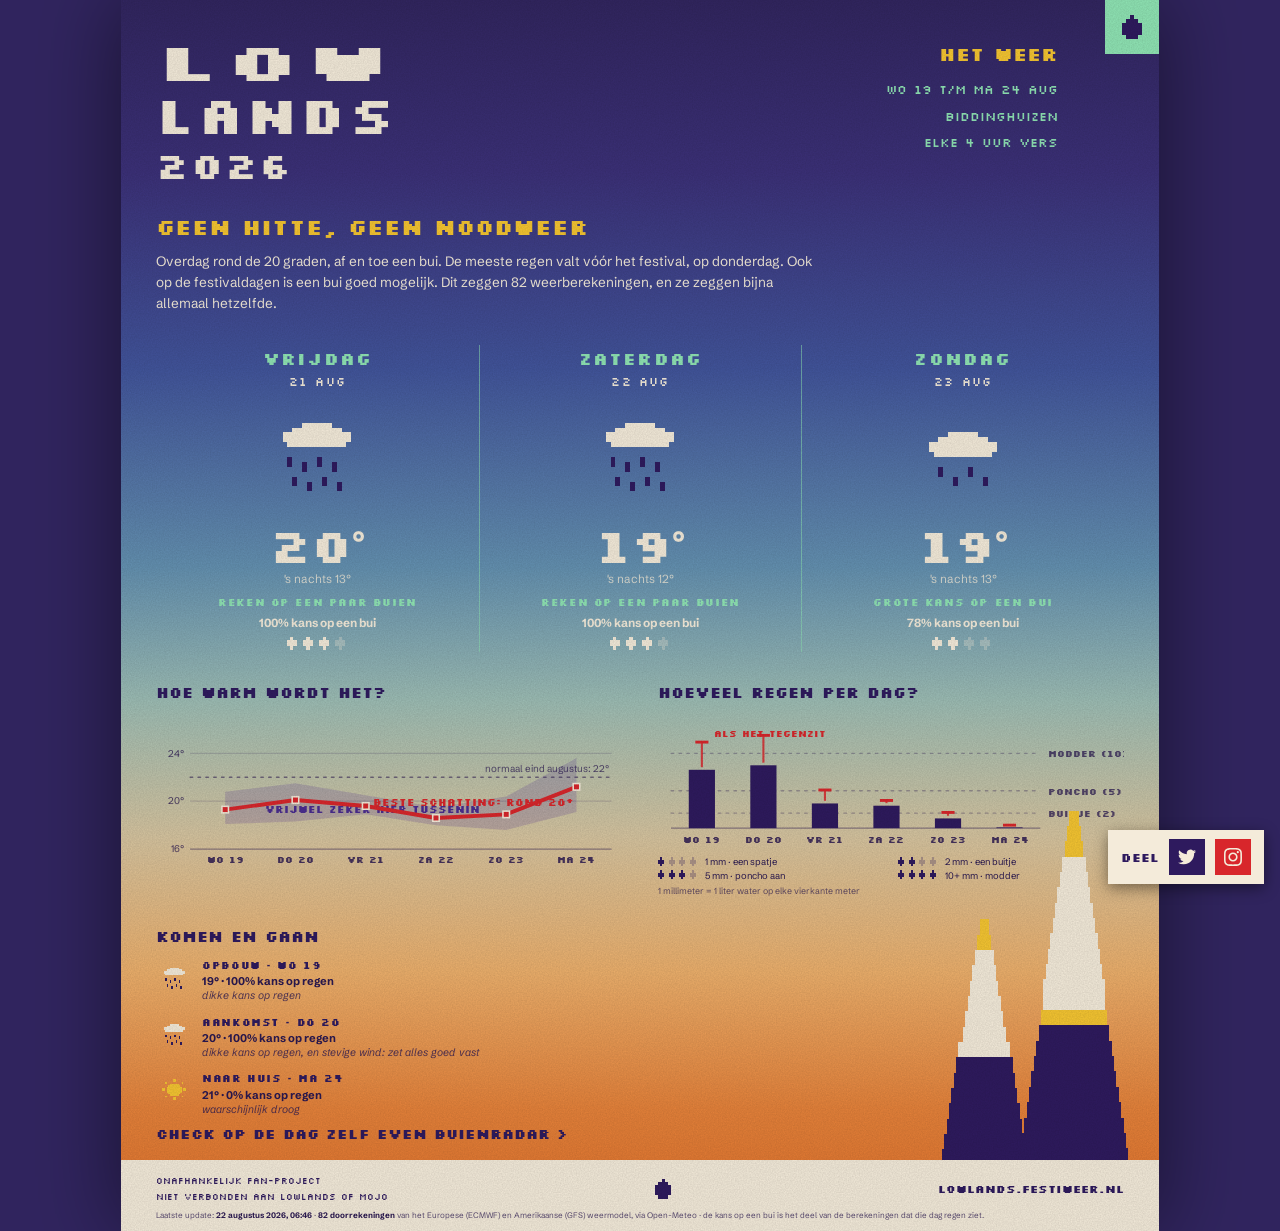
==== commit 735e9923: "Refactor voor modulariteit: pipeline opgeknipt in scripts/lib (editie-config met afgeleide daglabels" ====
--- a/index.html
+++ b/index.html
@@ -18,108 +18,7 @@
 <link rel="preconnect" href="https://fonts.googleapis.com">
 <link rel="preconnect" href="https://fonts.gstatic.com" crossorigin>
 <link href="https://fonts.googleapis.com/css2?family=Silkscreen:wght@400;700&family=Schibsted+Grotesk:ital,wght@0,400;0,500;0,700;1,400;1,500&display=swap" rel="stylesheet">
-<style>
-  :root {
-    --nacht: #31255F;
-    --paars: #4A2C8F;
-    --donkerpaars: #2E1A5E;
-    --oranje: #E1732A;
-    --rood: #D8262B;
-    --geel: #F5C531;
-    --mint: #8FE4B4;
-    --lila: #CDB5DE;
-    --lila-licht: #E9DDF2;
-    --cream: #F4EBDA;
-    --ink: #2A1850;
-    --muted: #6B5A8C;
-    --f-pix: 'Silkscreen', monospace;
-    --f-body: 'Schibsted Grotesk', sans-serif;
-  }
-  @page { size: A4; margin: 0; }
-  * { box-sizing: border-box; }
-  html, body { margin: 0; padding: 0; }
-  body { background: var(--nacht); color: var(--cream); font-family: var(--f-body); }
-  .page {
-    width: 210mm; height: 297mm; overflow: hidden; position: relative;
-    display: flex; flex-direction: column;
-    background: linear-gradient(180deg,
-      #31255F 0%, #3B3078 14%, #41549B 30%, #6390B0 46%, #9DBDB4 57%,
-      #D6C49F 68%, #ECAF6B 79%, #E5823A 90%, #DF6E28 100%);
-  }
-  svg { display: block; }
-  .pix { font-family: var(--f-pix); font-weight: 700; }
-
-  /* korrel over de hele poster */
-  .grain {
-    position: absolute; inset: 0; z-index: 60; pointer-events: none;
-    opacity: 0.26; mix-blend-mode: multiply;
-    background-image: url("data:image/svg+xml,%3Csvg xmlns='http://www.w3.org/2000/svg' width='240' height='240'%3E%3Cfilter id='n'%3E%3CfeTurbulence type='fractalNoise' baseFrequency='0.9' numOctaves='2' stitchTiles='stitch'/%3E%3CfeColorMatrix type='matrix' values='0 0 0 0 0 0 0 0 0 0 0 0 0 0 0 0 0 0 0.5 0'/%3E%3C/filter%3E%3Crect width='240' height='240' filter='url(%23n)'/%3E%3C/svg%3E");
-  }
-
-  /* ---------- kop ---------- */
-  .kop { padding: 30px 30px 0; display: flex; justify-content: space-between; position: relative; }
-  .merk { font-family: var(--f-pix); font-weight: 700; color: var(--cream); font-size: 44px; line-height: 1.02; letter-spacing: 2px; }
-  .merk span { display: block; }
-  .merk span:first-child { transform: scaleX(1.66); transform-origin: left; }
-  .merk .jaar { font-size: 31px; margin-top: 4px; }
-  .kop-info { text-align: right; font-family: var(--f-pix); padding: 6px 56px 0 0; }
-  .kop-info .onderwerp { font-weight: 700; font-size: 16px; color: var(--geel); }
-  .kop-info .regels { font-weight: 400; font-size: 11px; color: var(--mint); line-height: 2.05; margin-top: 8px; }
-  .hoeksticker {
-    position: absolute; top: 0; right: 0; width: 46px; height: 46px;
-    background: var(--mint); display: flex; align-items: center; justify-content: center;
-  }
-  .hoeksticker svg { width: 17px; height: 21px; }
-
-  /* ---------- verdict ---------- */
-  .verdictblok { padding: 24px 30px 0; }
-  #verdictKop { font-family: var(--f-pix); font-weight: 700; font-size: 19px; color: var(--geel); margin: 0 0 9px; }
-  #verdictTekst { margin: 0; max-width: 560px; font-size: 11.5px; line-height: 1.55; color: var(--cream); }
-
-  /* ---------- de festivaldagen ---------- */
-  .dagen { margin-top: 26px; padding: 0 30px; }
-  .kolommen { display: grid; grid-template-columns: 1fr 1fr 1fr; }
-  .kolom { padding: 2px 14px; text-align: center; }
-  .kolom + .kolom { border-left: 1px solid rgba(143, 228, 180, 0.55); }
-  .kolom .dagnaam { font-family: var(--f-pix); font-weight: 700; font-size: 14.5px; color: var(--mint); letter-spacing: 1px; }
-  .kolom .datum { font-family: var(--f-pix); font-weight: 400; font-size: 10.5px; color: var(--cream); letter-spacing: 1px; margin-top: 3px; }
-  .kolom .icon { display: block; width: 100px; height: 100px; margin: 8px auto 4px; object-fit: contain; image-rendering: pixelated; }
-  .kolom .temp { font-family: var(--f-pix); font-weight: 700; font-size: 40px; line-height: 1; color: var(--cream); }
-  .kolom .temp .gr { font-family: var(--f-body); font-weight: 700; font-size: 24px; vertical-align: 10px; }
-  .kolom .nacht { font-size: 10px; color: rgba(244, 235, 218, 0.8); margin-top: 2px; }
-  .kolom .conditie { font-family: var(--f-pix); font-weight: 700; font-size: 8.5px; color: var(--mint); margin-top: 9px; letter-spacing: 0.5px; }
-  .kolom .kans { font-size: 10px; font-weight: 700; color: var(--cream); margin-top: 5px; }
-  .kolom .drops { margin-top: 5px; display: flex; justify-content: center; }
-  .kolom .drops svg { width: 52px; height: 12px; }
-
-  /* ---------- grafieken ---------- */
-  .grafieken { margin-top: 26px; padding: 0 30px; display: grid; grid-template-columns: 1fr 1fr; gap: 0 30px; color: var(--ink); }
-  .grafieken h2 { font-family: var(--f-pix); font-weight: 700; font-size: 12.5px; color: var(--donkerpaars); margin: 0 0 6px; }
-  .mmlegende { display: grid; grid-template-columns: 1fr 1fr; gap: 2px 12px; margin-top: 7px; font-size: 8px; color: var(--ink); }
-  .mmlegende .item { display: flex; align-items: center; gap: 6px; }
-  .mmlegende .dr { width: 34px; height: 8px; flex: none; }
-  .mmlegende .uitleg-mm { grid-column: 1 / -1; font-size: 7.5px; color: rgba(42, 24, 80, 0.7); margin-top: 2px; }
-
-  /* ---------- onderin: komen en gaan, zon onder, torens ---------- */
-  .onder { margin-top: 26px; padding: 0 30px 14px; position: relative; flex: 1; display: grid; grid-template-columns: 1fr 190px; grid-template-rows: 1fr auto; column-gap: 26px; color: var(--ink); }
-  .onder h2 { font-family: var(--f-pix); font-weight: 700; font-size: 12.5px; color: var(--donkerpaars); margin: 0 0 7px; }
-  .reisrij { display: flex; align-items: flex-start; gap: 9px; padding: 4px 0 6px; }
-  .reisrij img { width: 30px; height: 30px; flex: none; margin-top: 1px; image-rendering: pixelated; }
-  .reisrij .rol { font-family: var(--f-pix); font-weight: 700; font-size: 8.5px; color: var(--donkerpaars); letter-spacing: 0.5px; }
-  .reisrij .feiten { font-size: 9.5px; font-weight: 700; margin-top: 2px; }
-  .reisrij .zin { font-size: 9px; font-style: italic; color: rgba(42, 24, 80, 0.8); line-height: 1.35; margin-top: 1px; }
-  .buienregel { grid-column: 1; font-family: var(--f-pix); font-weight: 700; font-size: 12px; color: var(--donkerpaars); align-self: end; }
-  #torens { position: absolute; right: 14px; bottom: 0; width: 180px; height: 300px; z-index: 1; }
-
-  /* ---------- footer ---------- */
-  footer { background: var(--cream); color: var(--donkerpaars); padding: 11px 30px 9px; position: relative; z-index: 2; }
-  footer .rij { display: flex; justify-content: space-between; align-items: center; gap: 16px; }
-  footer .fan { font-family: var(--f-pix); font-weight: 400; font-size: 7.5px; line-height: 1.8; }
-  footer .glyph { width: 14px; height: 18px; flex: none; }
-  footer .site { font-family: var(--f-pix); font-weight: 700; font-size: 9.5px; text-align: right; line-height: 1.8; }
-  footer .uitleg { font-size: 6.8px; color: rgba(42, 24, 80, 0.75); margin-top: 5px; }
-  footer .uitleg b { color: var(--ink); }
-</style>
+<link rel="stylesheet" href="poster.css">
 <link rel="stylesheet" href="web.css">
 </head>
 <body>
@@ -179,191 +78,7 @@
 </div>
 
 <script src="data.js"></script>
-<script>
-const D = window.WEERDATA;
-document.getElementById('verdictKop').textContent = D.verdict.kop;
-document.getElementById('verdictTekst').textContent = D.verdict.tekst;
-document.getElementById('ftRun').textContent = D.runAtText;
-document.getElementById('ftLeden').textContent = D.leden;
-
-const NS = 'http://www.w3.org/2000/svg';
-const CSS = getComputedStyle(document.documentElement);
-const C = (n) => CSS.getPropertyValue(n).trim();
-function el(parent, tag, attrs = {}, text) {
-  const e = document.createElementNS(NS, tag);
-  for (const [k, v] of Object.entries(attrs)) e.setAttribute(k, v);
-  if (text !== undefined) e.textContent = text;
-  parent.appendChild(e);
-  return e;
-}
-
-/* ---------- pixel-druppelmeters ---------- */
-function pixelDrops(svg, n, max, vol, leeg) {
-  const g = el(svg, 'g', { 'shape-rendering': 'crispEdges' });
-  for (let i = 0; i < max; i++) {
-    const x = i * 5, fill = i < n ? vol : leeg;
-    el(g, 'rect', { x: x + 1, y: 0, width: 1, height: 1, fill });
-    el(g, 'rect', { x, y: 1, width: 3, height: 2, fill });
-    el(g, 'rect', { x: x + 1, y: 3, width: 1, height: 1, fill });
-  }
-}
-
-/* ---------- dagkolommen ---------- */
-const DAGNAAM = { WO: 'WOENSDAG', DO: 'DONDERDAG', VR: 'VRIJDAG', ZA: 'ZATERDAG', ZO: 'ZONDAG', MA: 'MAANDAG' };
-const iconImg = (naam) => {
-  const img = document.createElement('img');
-  img.className = 'icon';
-  img.src = 'assets/icons/pixel-' + naam + '.svg';
-  return img;
-};
-
-const groot = document.getElementById('groot');
-D.groot.forEach((d) => {
-  const [afk, num] = d.dag.split(' ');
-  const k = document.createElement('div');
-  k.className = 'kolom';
-  k.innerHTML = `<div class="dagnaam">${DAGNAAM[afk] || afk}</div>
-    <div class="datum">${num} AUG</div>`;
-  k.appendChild(iconImg(d.icon));
-  k.insertAdjacentHTML('beforeend', `
-    <div class="temp">${d.max}<span class="gr">°</span></div>
-    <div class="nacht">'s nachts ${d.min}°</div>
-    <div class="conditie">${d.zin.toUpperCase()}</div>
-    <div class="kans">${d.kans}% kans op een bui</div>`);
-  const dsvg = document.createElementNS(NS, 'svg');
-  dsvg.setAttribute('viewBox', '0 0 19 4');
-  const wrap = document.createElement('div'); wrap.className = 'drops'; wrap.appendChild(dsvg);
-  pixelDrops(dsvg, d.drops, 4, C('--cream'), 'rgba(244,235,218,0.3)');
-  k.appendChild(wrap);
-  groot.appendChild(k);
-});
-
-/* ---------- komen en gaan ---------- */
-const klein = document.getElementById('klein');
-D.klein.forEach((d) => {
-  const r = document.createElement('div');
-  r.className = 'reisrij';
-  r.appendChild(iconImg(d.icon));
-  r.insertAdjacentHTML('beforeend', `<div>
-    <div class="rol">${d.rol}</div>
-    <div class="feiten">${d.max}° &middot; ${d.kans}% kans op regen</div>
-    <div class="zin">${d.zin}</div>
-  </div>`);
-  klein.appendChild(r);
-});
-
-/* ---------- mm-legende ---------- */
-(function () {
-  const wrap = document.getElementById('mmlegende');
-  const items = [[1, '1 mm · een spatje'], [2, '2 mm · een buitje'], [3, '5 mm · poncho aan'], [4, '10+ mm · modder']];
-  items.forEach(([n, txt]) => {
-    const it = document.createElement('div');
-    it.className = 'item';
-    const svg = document.createElementNS(NS, 'svg');
-    svg.setAttribute('viewBox', '0 0 19 4'); svg.setAttribute('class', 'dr');
-    pixelDrops(svg, n, 4, C('--donkerpaars'), 'rgba(46,26,94,0.28)');
-    it.appendChild(svg);
-    const sp = document.createElement('span'); sp.textContent = txt;
-    it.appendChild(sp);
-    wrap.appendChild(it);
-  });
-  const noot = document.createElement('div');
-  noot.className = 'uitleg-mm';
-  noot.textContent = '1 millimeter = 1 liter water op elke vierkante meter';
-  wrap.appendChild(noot);
-})();
-
-/* ---------- de torens ---------- */
-(function () {
-  const svg = document.getElementById('torens');
-  const g = el(svg, 'g', { 'shape-rendering': 'crispEdges' });
-  function toren(cx, topY, baseY, baseW, accent) {
-    const stap = 13, n = Math.ceil((baseY - topY) / stap);
-    for (let i = 0; i < n; i++) {
-      const f = i / (n - 1);
-      let w = 8 + (baseW - 8) * f;
-      w = Math.max(8, Math.round(w / 4) * 4);
-      let fill = C('--donkerpaars');
-      if (f < 0.11) fill = C('--geel');
-      else if (f < 0.56) fill = C('--cream');
-      else if (accent && f < 0.62) fill = C('--geel');
-      el(g, 'rect', { x: Math.round(cx - w / 2), y: topY + i * stap, width: w, height: stap + 0.5, fill });
-    }
-  }
-  toren(122, 4, 300, 92, true);
-  toren(46, 96, 300, 72, false);
-})();
-
-/* ---------- temperatuurgrafiek ---------- */
-(function () {
-  const svg = document.getElementById('tempChart');
-  const DAYS = D.days;
-  const BEST = D.chartTemp.best, P10 = D.chartTemp.lo, P90 = D.chartTemp.hi;
-  const W = 356, H = 122, m = { l: 26, r: 8, t: 11, b: 15 };
-  const plotW = W - m.l - m.r, plotH = H - m.t - m.b;
-  const yMin = Math.min(16, Math.floor(Math.min(...P10)) - 1);
-  const yMax = Math.max(26.5, Math.ceil(Math.max(...P90)) + 0.5);
-  const x = (i) => m.l + (i + 0.5) * plotW / 6;
-  const y = (v) => m.t + (yMax - v) / (yMax - yMin) * plotH;
-
-  const ticks = [];
-  for (let t = Math.ceil(yMin / 4) * 4; t < yMax; t += 4) ticks.push(t);
-  ticks.forEach((t, ti) => {
-    el(svg, 'line', { x1: m.l, y1: y(t), x2: W - m.r, y2: y(t), stroke: ti === 0 ? 'rgba(42,24,80,0.45)' : 'rgba(42,24,80,0.16)', 'stroke-width': 1 });
-    el(svg, 'text', { x: m.l - 5, y: y(t) + 2.5, 'text-anchor': 'end', 'font-size': 7.5, fill: 'rgba(42,24,80,0.8)' }, t + '°');
-  });
-
-  // band waar vrijwel alle berekeningen tussen zitten
-  let d = 'M' + P90.map((v, i) => `${x(i)},${y(v)}`).join(' L');
-  d += ' L' + P10.slice().reverse().map((v, i) => `${x(5 - i)},${y(v)}`).join(' L') + ' Z';
-  el(svg, 'path', { d, fill: 'rgba(74,44,143,0.20)' });
-  el(svg, 'text', { x: x(2.1), y: y((P90[2] + P90[3]) / 2) + 9, 'text-anchor': 'middle', 'font-family': 'Silkscreen', 'font-weight': 700, 'font-size': 7.5, fill: C('--paars') }, 'VRIJWEL ZEKER HIER TUSSENIN');
-
-  // normaal eind augustus
-  el(svg, 'line', { x1: m.l, y1: y(22), x2: W - m.r, y2: y(22), stroke: C('--ink'), opacity: 0.55, 'stroke-width': 1, 'stroke-dasharray': '2 4', 'stroke-linecap': 'round' });
-  el(svg, 'text', { x: W - m.r - 2, y: y(22) - 4, 'text-anchor': 'end', 'font-size': 7.5, fill: 'rgba(42,24,80,0.75)' }, 'normaal eind augustus: 22°');
-
-  // beste schatting
-  el(svg, 'path', { d: 'M' + BEST.map((v, i) => `${x(i)},${y(v)}`).join(' L'), fill: 'none', stroke: C('--rood'), 'stroke-width': 3, 'stroke-linecap': 'round', 'stroke-linejoin': 'round' });
-  BEST.forEach((v, i) => el(svg, 'rect', { x: x(i) - 2.5, y: y(v) - 2.5, width: 5, height: 5, fill: C('--rood'), stroke: C('--cream'), 'stroke-width': 1.2 }));
-  const gemiddeld = Math.round(BEST.reduce((s, v) => s + v, 0) / BEST.length);
-  el(svg, 'text', { x: x(5) - 2, y: y(BEST[5]) + 15, 'text-anchor': 'end', 'font-family': 'Silkscreen', 'font-weight': 700, 'font-size': 7.5, fill: C('--rood') }, `BESTE SCHATTING: ROND ${gemiddeld}°`);
-
-  DAYS.forEach((dg, i) => el(svg, 'text', { x: x(i), y: H - 4, 'text-anchor': 'middle', 'font-family': 'Silkscreen', 'font-weight': 700, 'font-size': 7, fill: 'rgba(42,24,80,0.85)' }, dg));
-})();
-
-/* ---------- regengrafiek ---------- */
-(function () {
-  const svg = document.getElementById('rainChart');
-  const DAYS = D.days;
-  const MED = D.chartRain.med, P90 = D.chartRain.p90;
-  const W = 356, H = 106, m = { l: 10, r: 64, t: 11, b: 15 };
-  const plotW = W - m.l - m.r, plotH = H - m.t - m.b;
-  const yMax = Math.max(14, Math.ceil(Math.max(...P90)) + 1);
-  const x = (i) => m.l + (i + 0.5) * plotW / 6;
-  const y = (v) => m.t + (yMax - v) / yMax * plotH;
-  const base = y(0);
-
-  // referentielijnen gekoppeld aan de mm-legende
-  for (const [v, naam] of [[2, 'BUITJE'], [5, 'PONCHO'], [10, 'MODDER']]) {
-    el(svg, 'line', { x1: m.l, y1: y(v), x2: W - m.r, y2: y(v), stroke: C('--ink'), opacity: 0.32, 'stroke-width': 1, 'stroke-dasharray': '2 4', 'stroke-linecap': 'round' });
-    el(svg, 'text', { x: W - m.r + 6, y: y(v) + 3, 'font-family': 'Silkscreen', 'font-weight': 700, 'font-size': 6.5, fill: 'rgba(42,24,80,0.75)' }, `${naam} (${v})`);
-  }
-  el(svg, 'line', { x1: m.l, y1: base, x2: W - m.r, y2: base, stroke: 'rgba(42,24,80,0.45)', 'stroke-width': 1 });
-
-  const bw = 20;
-  MED.forEach((v, i) => {
-    const cx = x(i), yt = y(v);
-    el(svg, 'rect', { x: cx - bw / 2, y: yt, width: bw, height: base - yt, fill: C('--donkerpaars') });
-    const yp = y(P90[i]);
-    el(svg, 'line', { x1: cx, y1: yt - 2, x2: cx, y2: yp, stroke: C('--rood'), 'stroke-width': 1.6, opacity: 0.85 });
-    el(svg, 'line', { x1: cx - 5, y1: yp, x2: cx + 5, y2: yp, stroke: C('--rood'), 'stroke-width': 2.2 });
-  });
-  el(svg, 'text', { x: x(0) + 9, y: y(P90[0]) - 4, 'font-family': 'Silkscreen', 'font-weight': 700, 'font-size': 7, fill: C('--rood') }, 'ALS HET TEGENZIT');
-
-  DAYS.forEach((dg, i) => el(svg, 'text', { x: x(i), y: H - 4, 'text-anchor': 'middle', 'font-family': 'Silkscreen', 'font-weight': 700, 'font-size': 7, fill: 'rgba(42,24,80,0.85)' }, dg));
-})();
-</script>
+<script src="poster.js"></script>
 <script src="share.js" defer></script>
 </body>
 </html>
--- a/poster.css
+++ b/poster.css
@@ -0,0 +1,101 @@
+/* Stijl van de poster; web.css legt er voor de webversie overrides overheen. */
+:root {
+  --nacht: #31255F;
+  --paars: #4A2C8F;
+  --donkerpaars: #2E1A5E;
+  --oranje: #E1732A;
+  --rood: #D8262B;
+  --geel: #F5C531;
+  --mint: #8FE4B4;
+  --lila: #CDB5DE;
+  --lila-licht: #E9DDF2;
+  --cream: #F4EBDA;
+  --ink: #2A1850;
+  --muted: #6B5A8C;
+  --f-pix: 'Silkscreen', monospace;
+  --f-body: 'Schibsted Grotesk', sans-serif;
+}
+@page { size: A4; margin: 0; }
+* { box-sizing: border-box; }
+html, body { margin: 0; padding: 0; }
+body { background: var(--nacht); color: var(--cream); font-family: var(--f-body); }
+.page {
+  width: 210mm; height: 297mm; overflow: hidden; position: relative;
+  display: flex; flex-direction: column;
+  background: linear-gradient(180deg,
+    #31255F 0%, #3B3078 14%, #41549B 30%, #6390B0 46%, #9DBDB4 57%,
+    #D6C49F 68%, #ECAF6B 79%, #E5823A 90%, #DF6E28 100%);
+}
+svg { display: block; }
+.pix { font-family: var(--f-pix); font-weight: 700; }
+
+/* korrel over de hele poster */
+.grain {
+  position: absolute; inset: 0; z-index: 60; pointer-events: none;
+  opacity: 0.26; mix-blend-mode: multiply;
+  background-image: url("data:image/svg+xml,%3Csvg xmlns='http://www.w3.org/2000/svg' width='240' height='240'%3E%3Cfilter id='n'%3E%3CfeTurbulence type='fractalNoise' baseFrequency='0.9' numOctaves='2' stitchTiles='stitch'/%3E%3CfeColorMatrix type='matrix' values='0 0 0 0 0 0 0 0 0 0 0 0 0 0 0 0 0 0 0.5 0'/%3E%3C/filter%3E%3Crect width='240' height='240' filter='url(%23n)'/%3E%3C/svg%3E");
+}
+
+/* ---------- kop ---------- */
+.kop { padding: 30px 30px 0; display: flex; justify-content: space-between; position: relative; }
+.merk { font-family: var(--f-pix); font-weight: 700; color: var(--cream); font-size: 44px; line-height: 1.02; letter-spacing: 2px; }
+.merk span { display: block; }
+.merk span:first-child { transform: scaleX(1.66); transform-origin: left; }
+.merk .jaar { font-size: 31px; margin-top: 4px; }
+.kop-info { text-align: right; font-family: var(--f-pix); padding: 6px 56px 0 0; }
+.kop-info .onderwerp { font-weight: 700; font-size: 16px; color: var(--geel); }
+.kop-info .regels { font-weight: 400; font-size: 11px; color: var(--mint); line-height: 2.05; margin-top: 8px; }
+.hoeksticker {
+  position: absolute; top: 0; right: 0; width: 46px; height: 46px;
+  background: var(--mint); display: flex; align-items: center; justify-content: center;
+}
+.hoeksticker svg { width: 17px; height: 21px; }
+
+/* ---------- verdict ---------- */
+.verdictblok { padding: 24px 30px 0; }
+#verdictKop { font-family: var(--f-pix); font-weight: 700; font-size: 19px; color: var(--geel); margin: 0 0 9px; }
+#verdictTekst { margin: 0; max-width: 560px; font-size: 11.5px; line-height: 1.55; color: var(--cream); }
+
+/* ---------- de festivaldagen ---------- */
+.dagen { margin-top: 26px; padding: 0 30px; }
+.kolommen { display: grid; grid-template-columns: 1fr 1fr 1fr; }
+.kolom { padding: 2px 14px; text-align: center; }
+.kolom + .kolom { border-left: 1px solid rgba(143, 228, 180, 0.55); }
+.kolom .dagnaam { font-family: var(--f-pix); font-weight: 700; font-size: 14.5px; color: var(--mint); letter-spacing: 1px; }
+.kolom .datum { font-family: var(--f-pix); font-weight: 400; font-size: 10.5px; color: var(--cream); letter-spacing: 1px; margin-top: 3px; }
+.kolom .icon { display: block; width: 100px; height: 100px; margin: 8px auto 4px; object-fit: contain; image-rendering: pixelated; }
+.kolom .temp { font-family: var(--f-pix); font-weight: 700; font-size: 40px; line-height: 1; color: var(--cream); }
+.kolom .temp .gr { font-family: var(--f-body); font-weight: 700; font-size: 24px; vertical-align: 10px; }
+.kolom .nacht { font-size: 10px; color: rgba(244, 235, 218, 0.8); margin-top: 2px; }
+.kolom .conditie { font-family: var(--f-pix); font-weight: 700; font-size: 8.5px; color: var(--mint); margin-top: 9px; letter-spacing: 0.5px; }
+.kolom .kans { font-size: 10px; font-weight: 700; color: var(--cream); margin-top: 5px; }
+.kolom .drops { margin-top: 5px; display: flex; justify-content: center; }
+.kolom .drops svg { width: 52px; height: 12px; }
+
+/* ---------- grafieken ---------- */
+.grafieken { margin-top: 26px; padding: 0 30px; display: grid; grid-template-columns: 1fr 1fr; gap: 0 30px; color: var(--ink); }
+.grafieken h2 { font-family: var(--f-pix); font-weight: 700; font-size: 12.5px; color: var(--donkerpaars); margin: 0 0 6px; }
+.mmlegende { display: grid; grid-template-columns: 1fr 1fr; gap: 2px 12px; margin-top: 7px; font-size: 8px; color: var(--ink); }
+.mmlegende .item { display: flex; align-items: center; gap: 6px; }
+.mmlegende .dr { width: 34px; height: 8px; flex: none; }
+.mmlegende .uitleg-mm { grid-column: 1 / -1; font-size: 7.5px; color: rgba(42, 24, 80, 0.7); margin-top: 2px; }
+
+/* ---------- onderin: komen en gaan, zon onder, torens ---------- */
+.onder { margin-top: 26px; padding: 0 30px 14px; position: relative; flex: 1; display: grid; grid-template-columns: 1fr 190px; grid-template-rows: 1fr auto; column-gap: 26px; color: var(--ink); }
+.onder h2 { font-family: var(--f-pix); font-weight: 700; font-size: 12.5px; color: var(--donkerpaars); margin: 0 0 7px; }
+.reisrij { display: flex; align-items: flex-start; gap: 9px; padding: 4px 0 6px; }
+.reisrij img { width: 30px; height: 30px; flex: none; margin-top: 1px; image-rendering: pixelated; }
+.reisrij .rol { font-family: var(--f-pix); font-weight: 700; font-size: 8.5px; color: var(--donkerpaars); letter-spacing: 0.5px; }
+.reisrij .feiten { font-size: 9.5px; font-weight: 700; margin-top: 2px; }
+.reisrij .zin { font-size: 9px; font-style: italic; color: rgba(42, 24, 80, 0.8); line-height: 1.35; margin-top: 1px; }
+.buienregel { grid-column: 1; font-family: var(--f-pix); font-weight: 700; font-size: 12px; color: var(--donkerpaars); align-self: end; }
+#torens { position: absolute; right: 14px; bottom: 0; width: 180px; height: 300px; z-index: 1; }
+
+/* ---------- footer ---------- */
+footer { background: var(--cream); color: var(--donkerpaars); padding: 11px 30px 9px; position: relative; z-index: 2; }
+footer .rij { display: flex; justify-content: space-between; align-items: center; gap: 16px; }
+footer .fan { font-family: var(--f-pix); font-weight: 400; font-size: 7.5px; line-height: 1.8; }
+footer .glyph { width: 14px; height: 18px; flex: none; }
+footer .site { font-family: var(--f-pix); font-weight: 700; font-size: 9.5px; text-align: right; line-height: 1.8; }
+footer .uitleg { font-size: 6.8px; color: rgba(42, 24, 80, 0.75); margin-top: 5px; }
+footer .uitleg b { color: var(--ink); }
